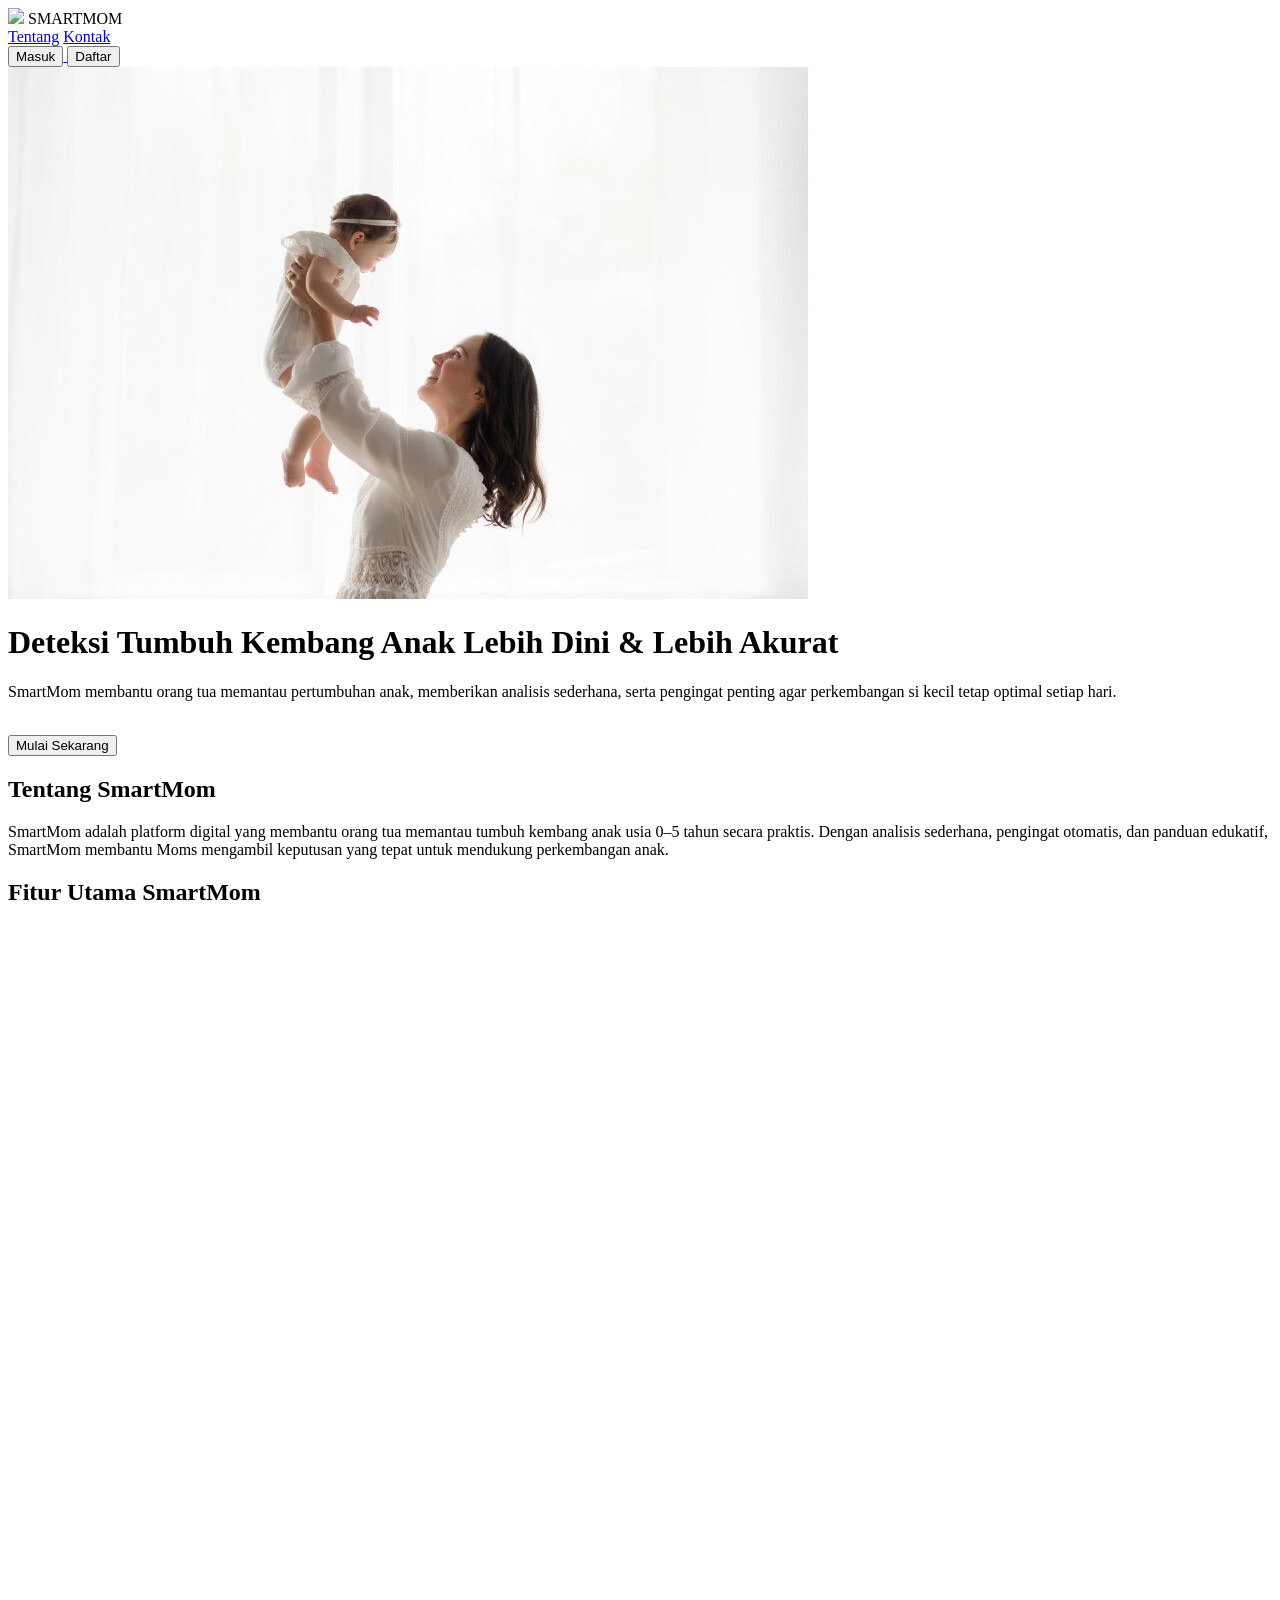
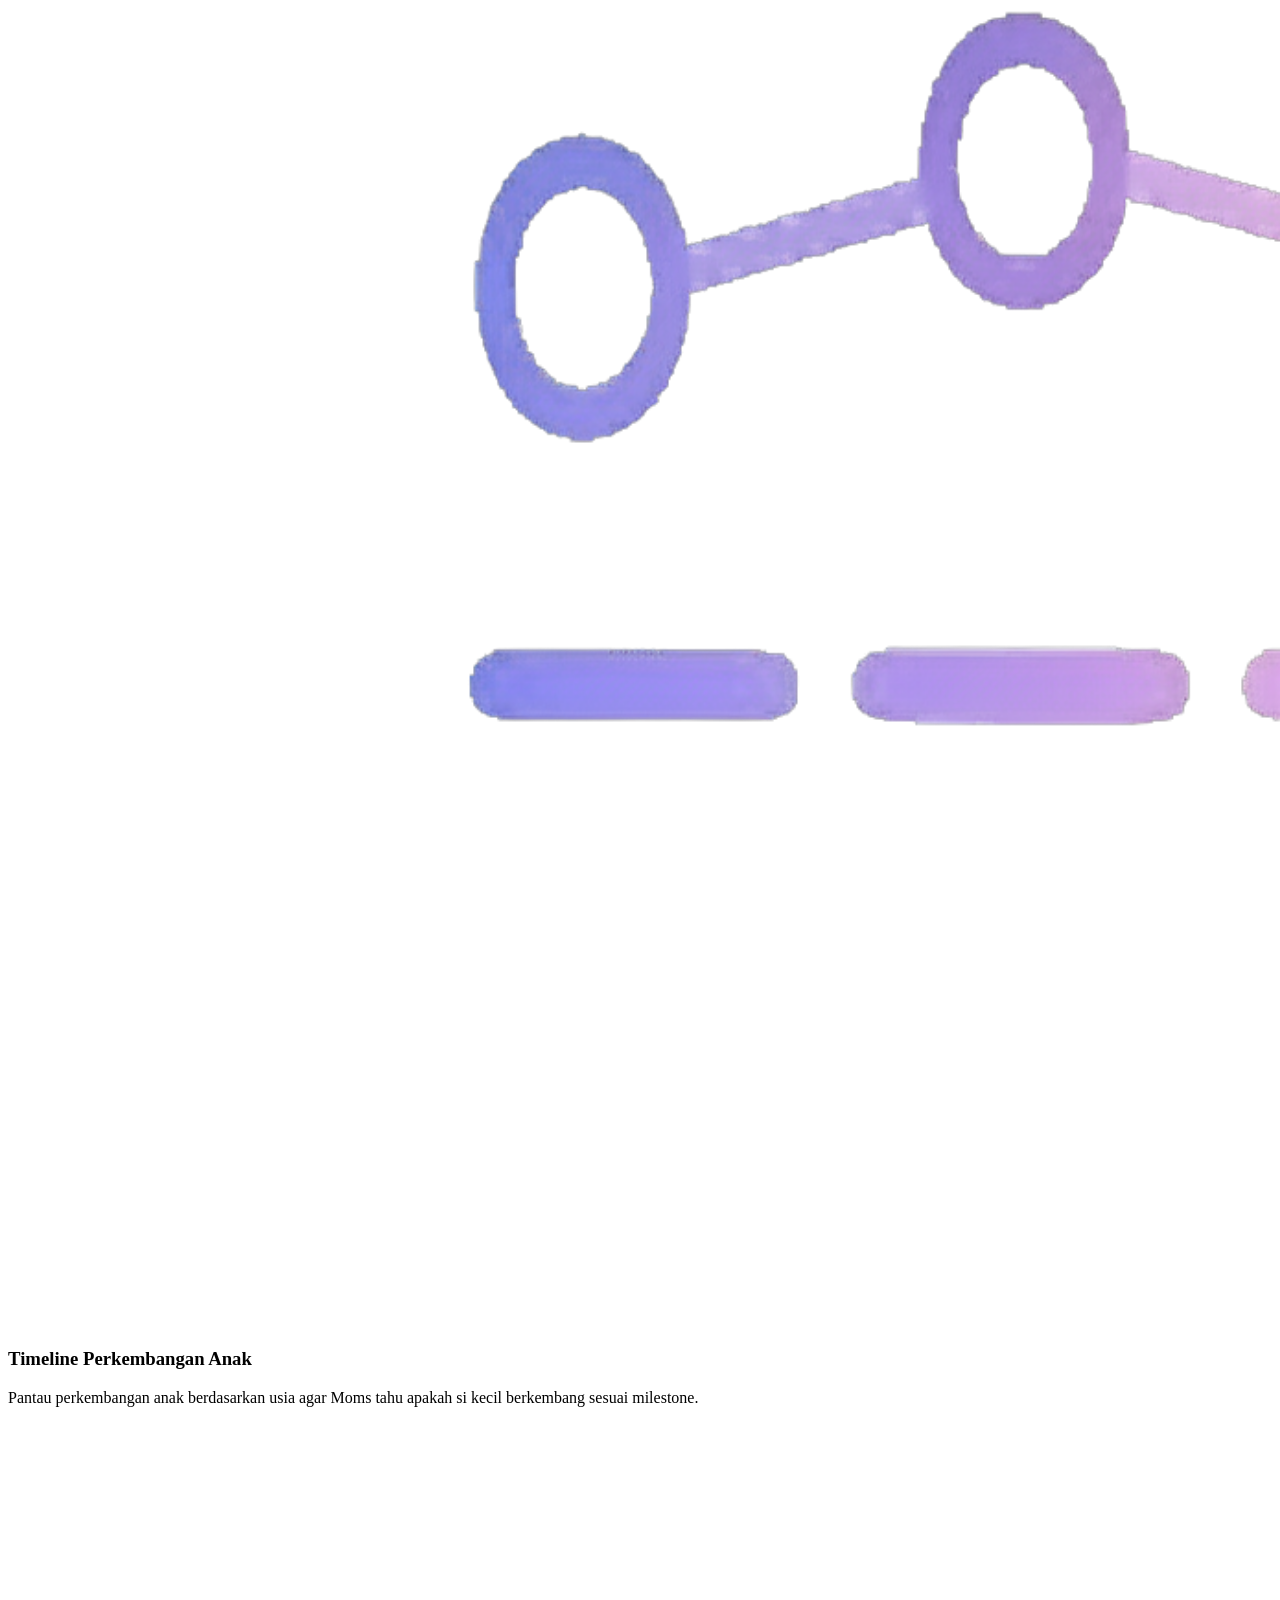
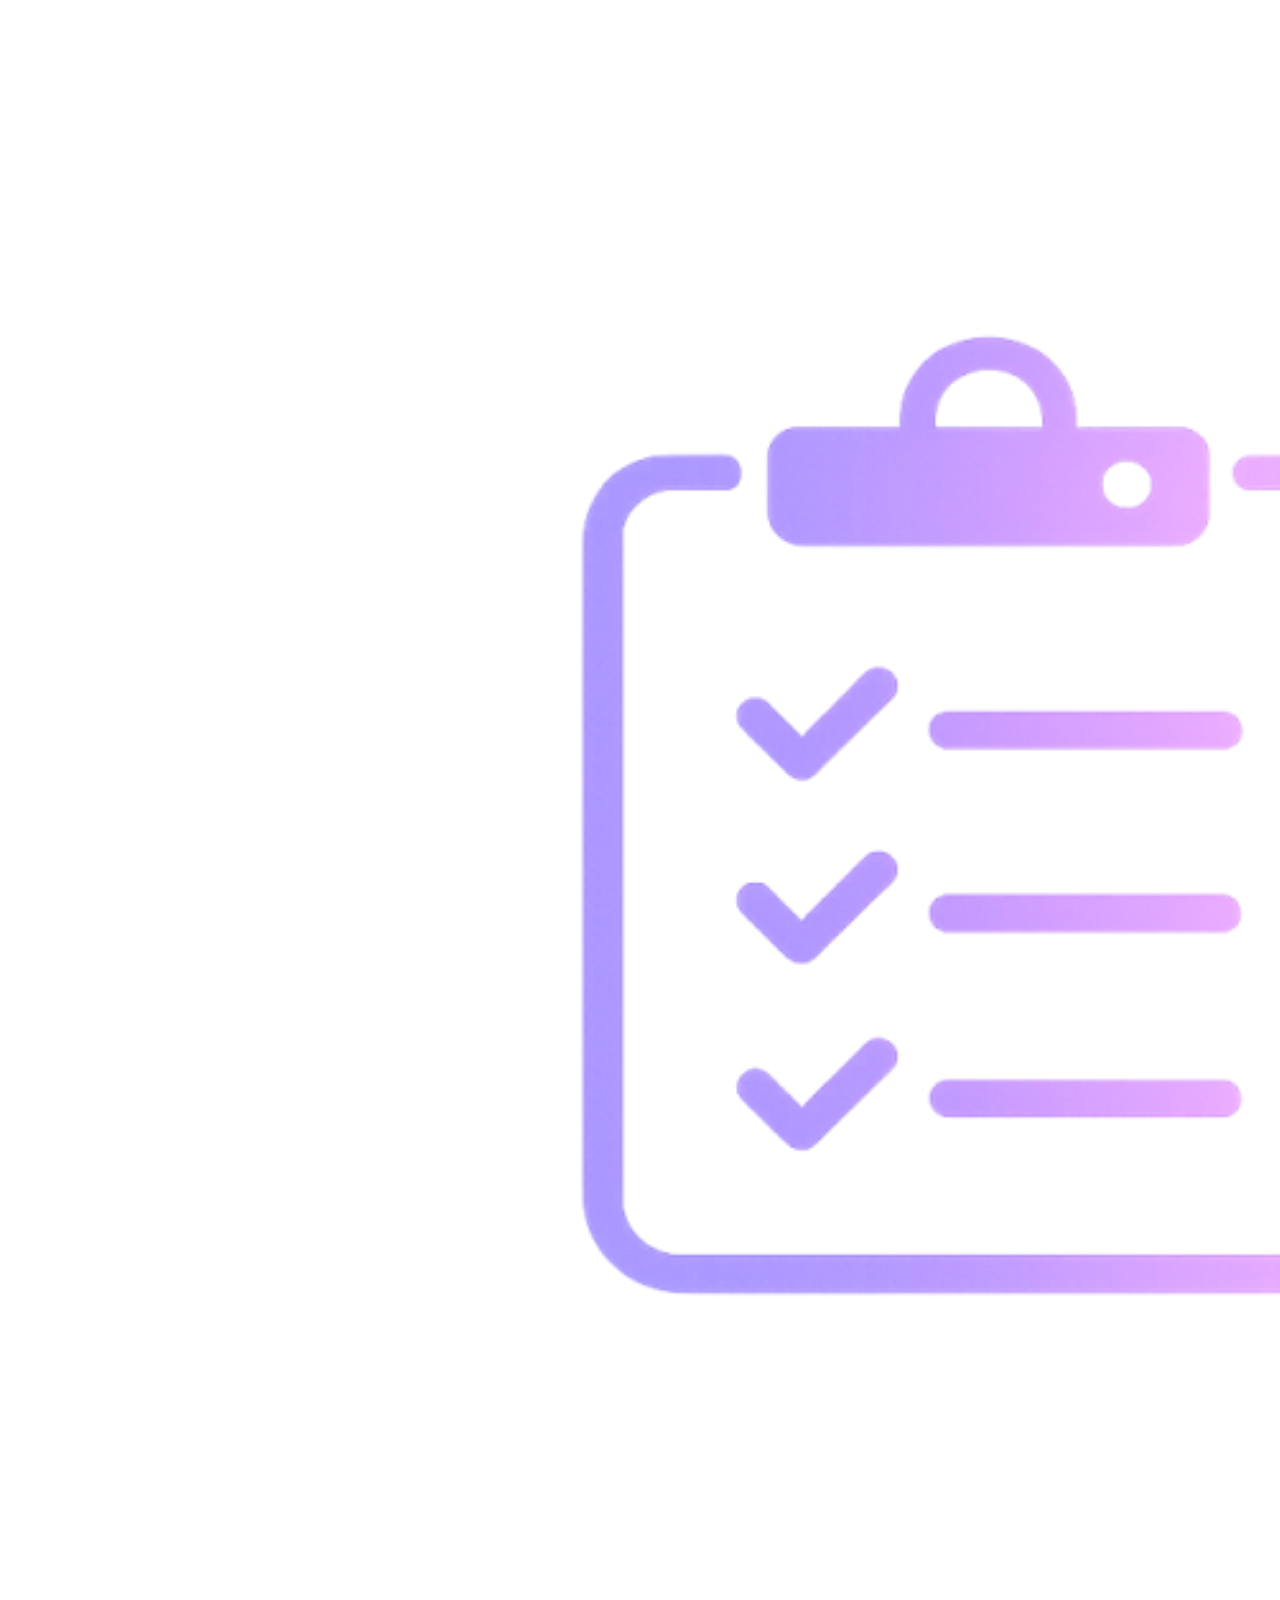
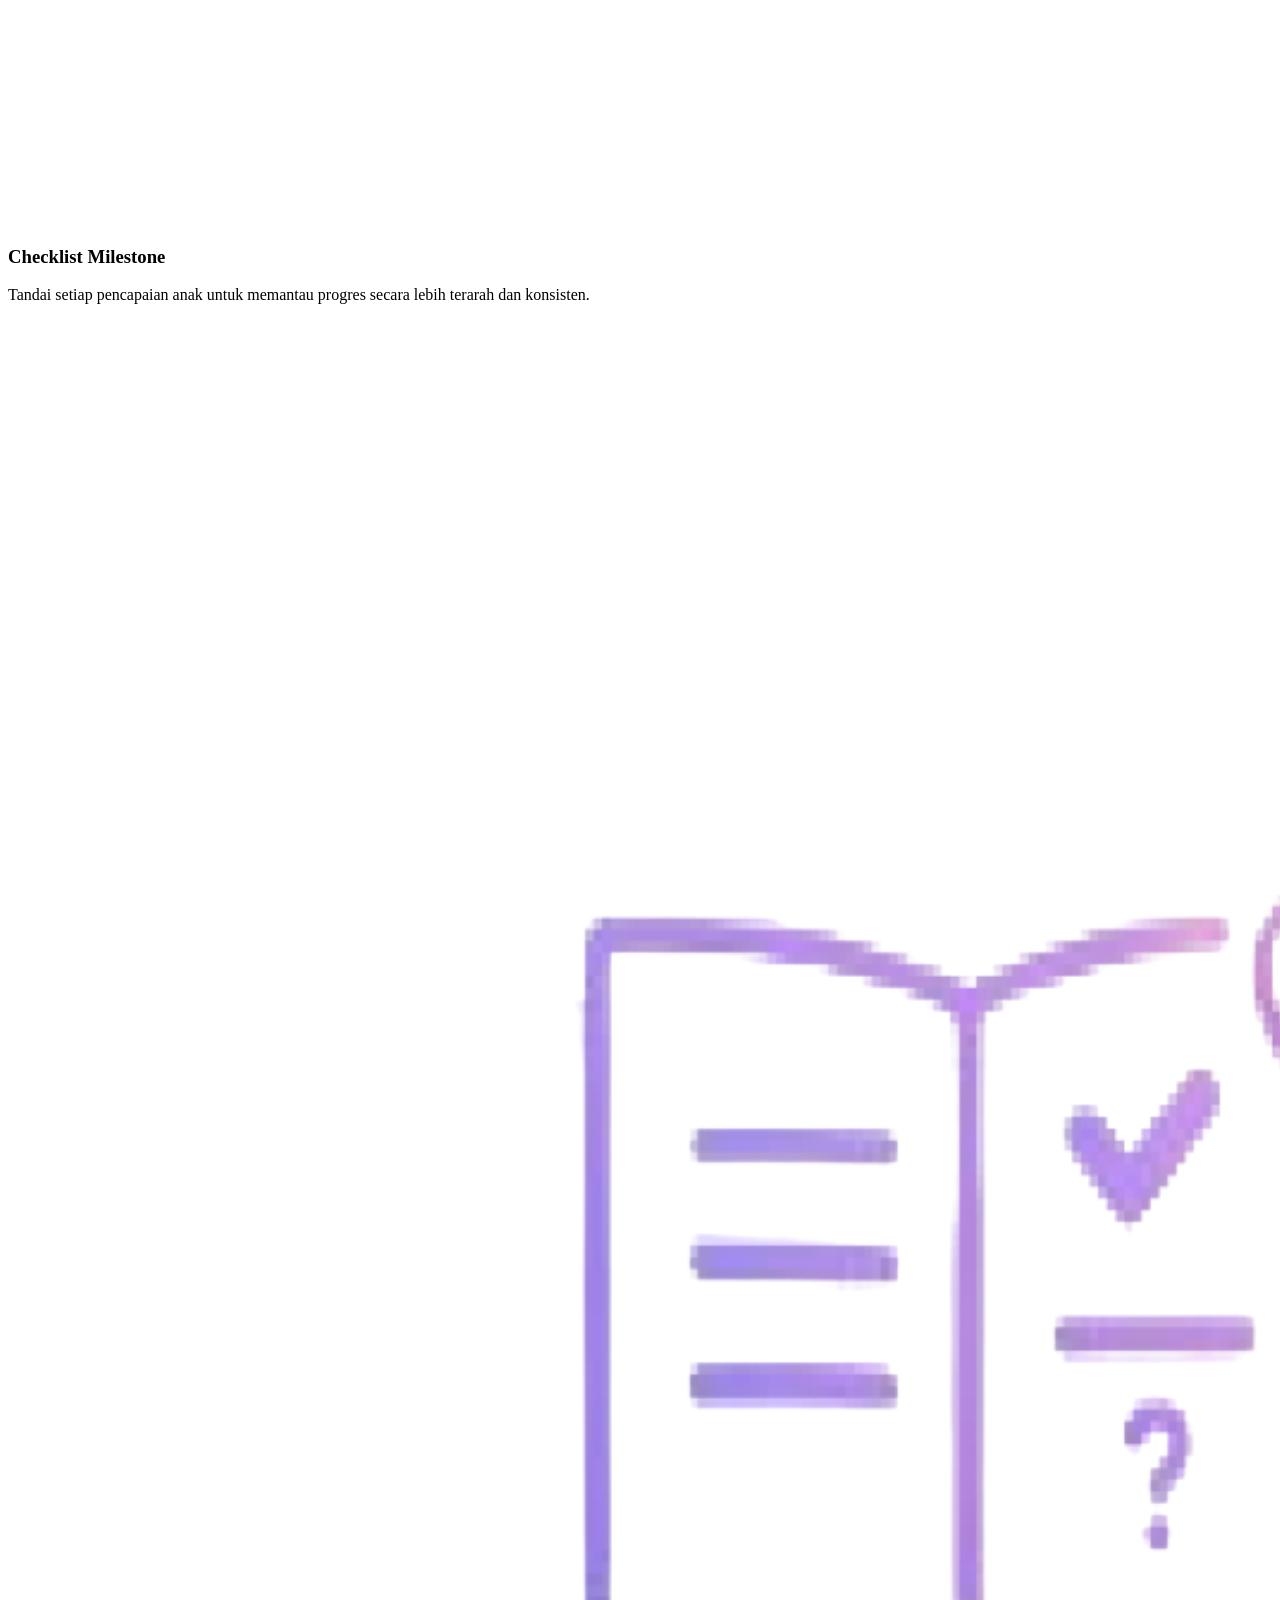
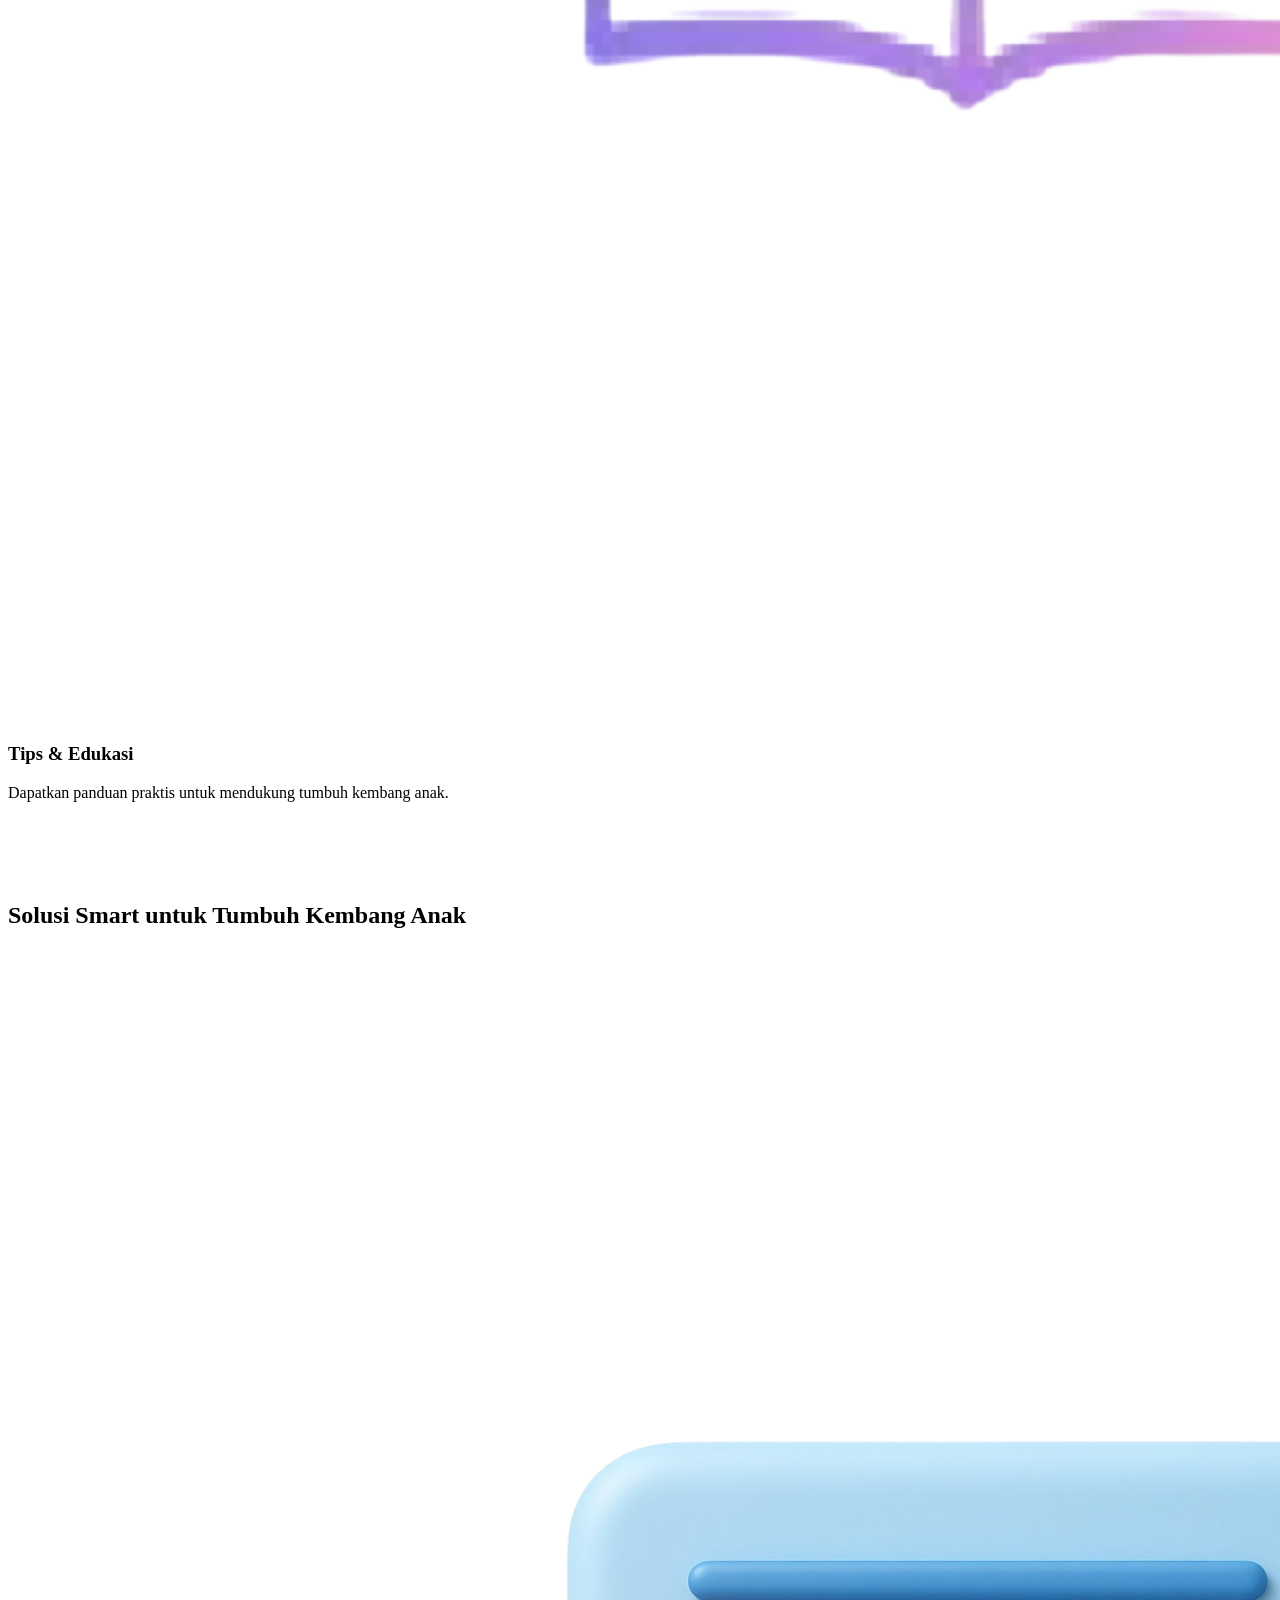
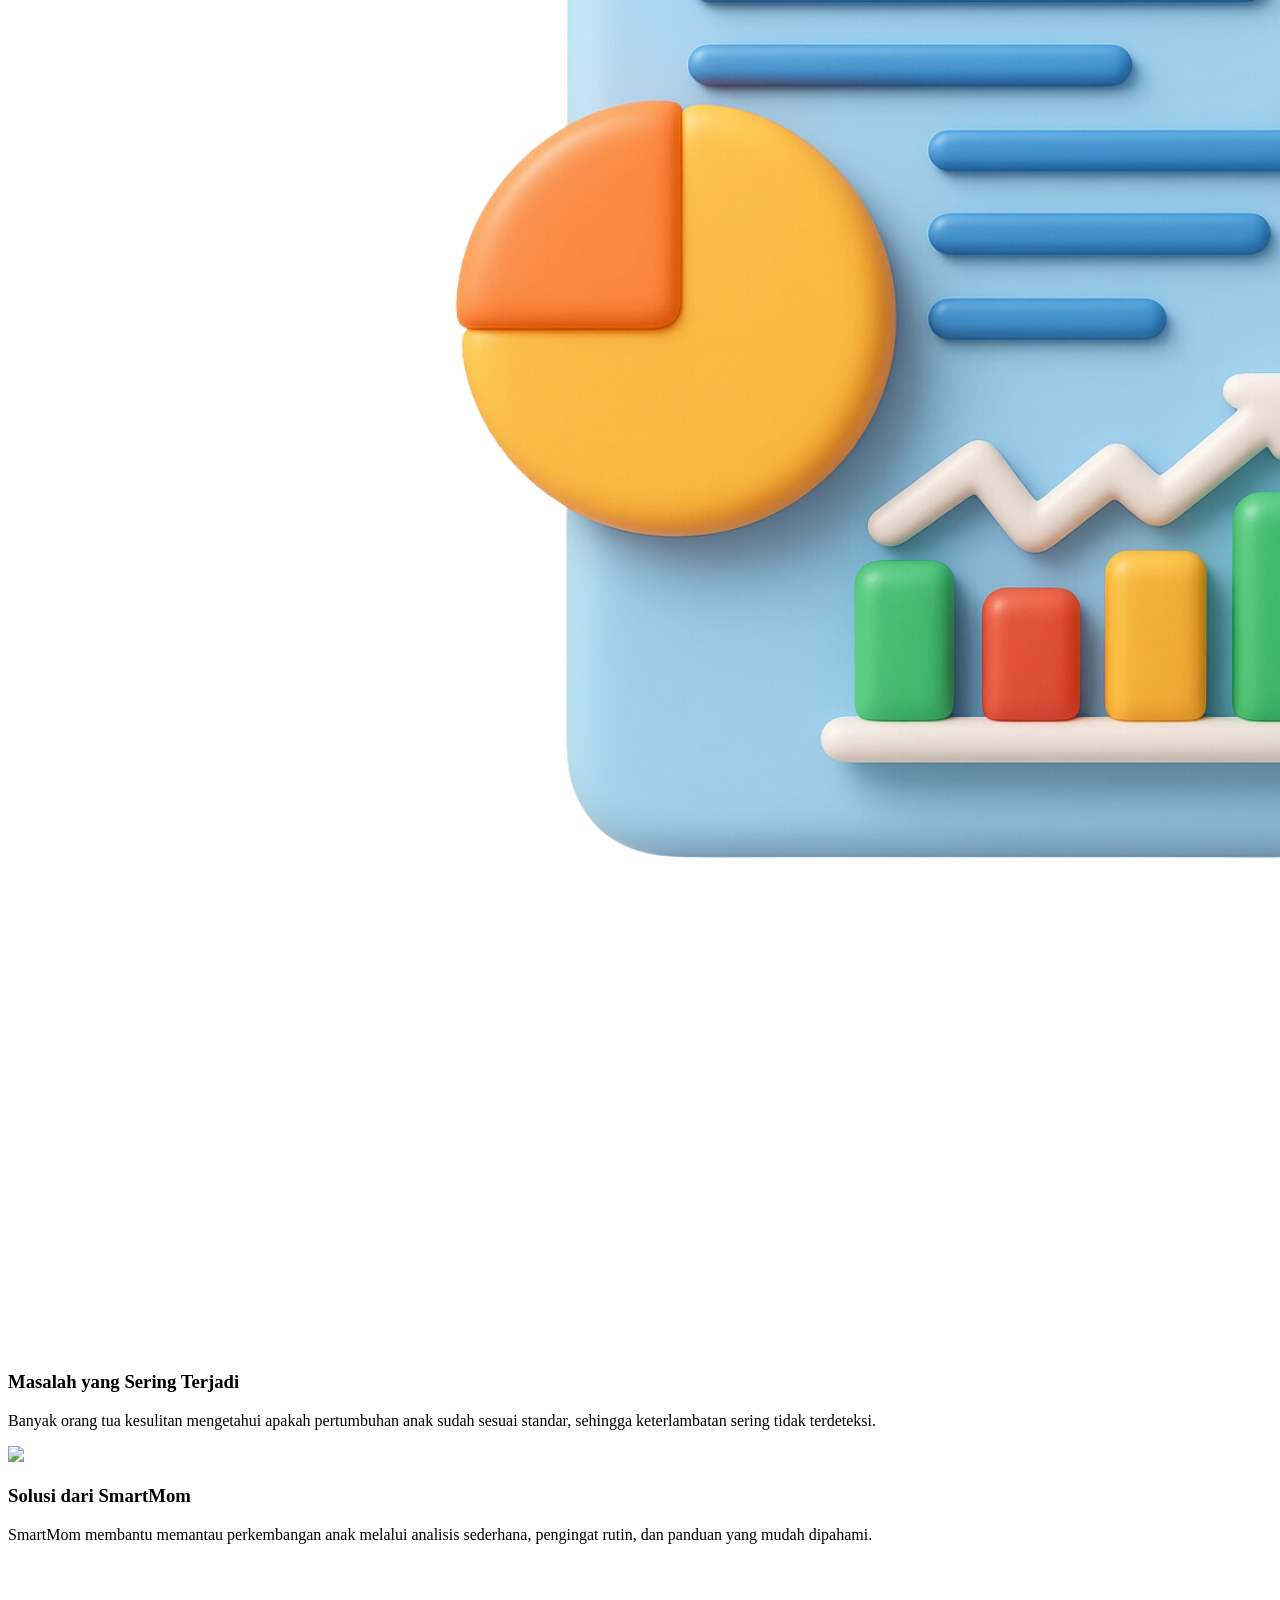
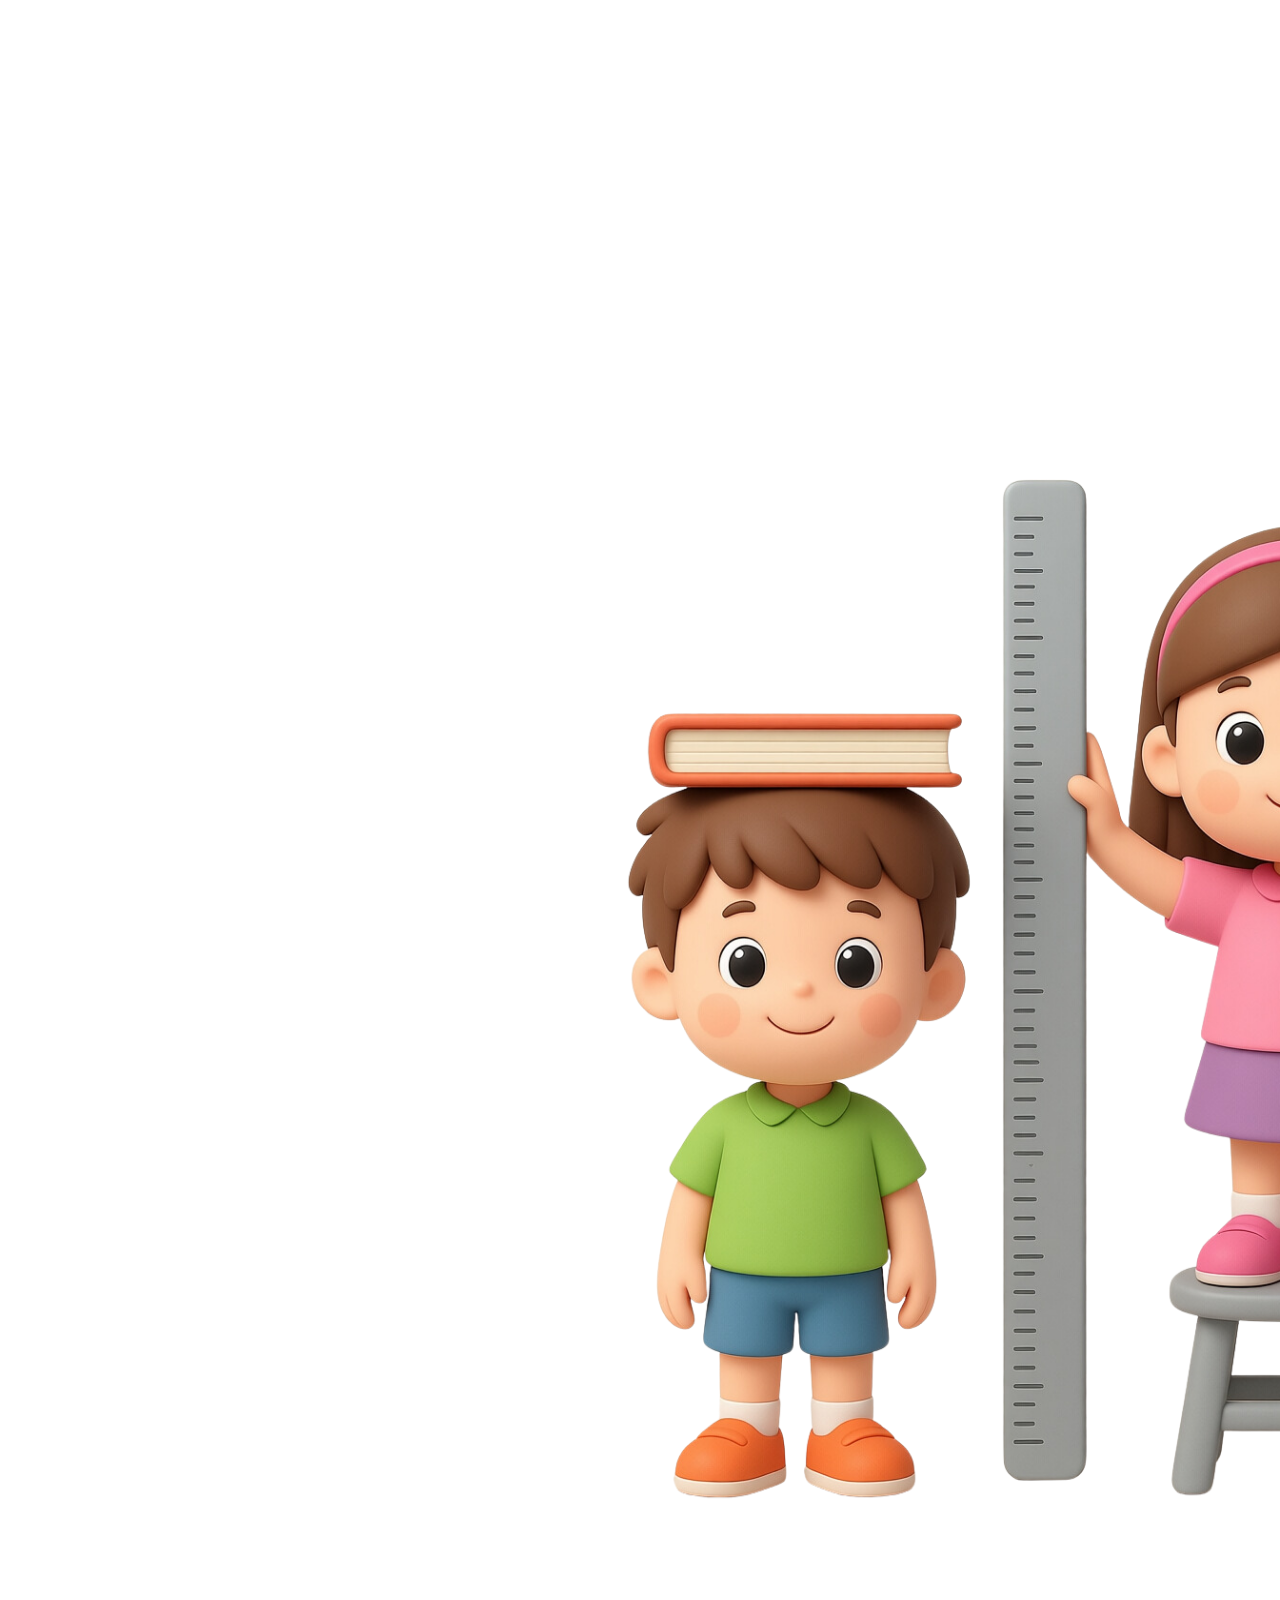
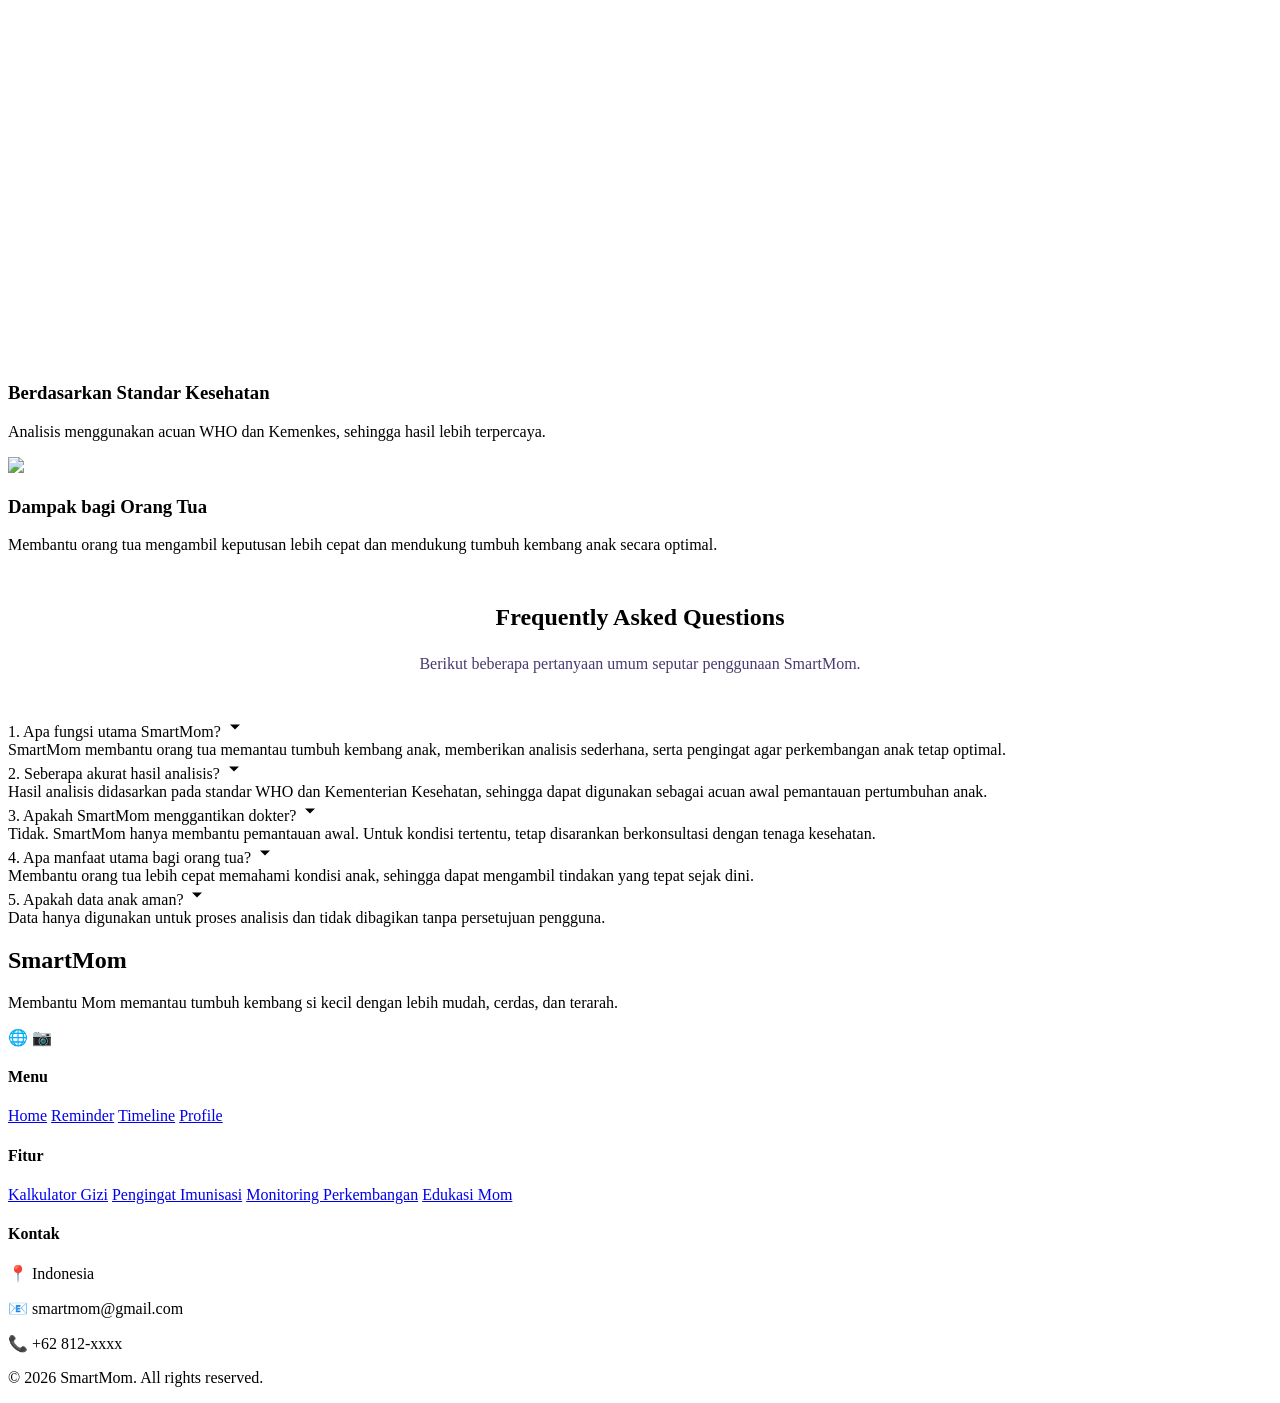
==== index.html @ 61d7464c "Update index.html" ====
<!DOCTYPE html>
<html lang="en">

<head>
    <meta charset="UTF-8">
    <meta name="viewport" content="width=device-width, initial-scale=1.0">
    <title>SmartMom</title>

    <link rel="stylesheet" href="style.css">

    <link href="https://fonts.googleapis.com/css2?family=Poppins:wght@300;400;500;600;700&display=swap"
        rel="stylesheet">
</head>

<body>

    <div class="app-container">

        <nav>
            <div class="logo">
                <img src="/assets/Logo_smartmom-removebg-preview.png">
                <span class="brand-name">SMARTMOM</span>
            </div>

            <div class="nav-right">
                <div class="nav-links">
                    <a href="/html/about-us.html">Tentang</a>
                    <a href="/html/contact-us.html">Kontak</a>
                </div>

                <div class="auth-buttons">
                    <a href="/html/sign in.html">
                        <button class="btn-login">Masuk</button>
                    </a>

                    <a href="/html/sign up.html">
                        <button class="btn-signup">Daftar</button>
                    </a>
                </div>
            </div>
        </nav>

        <!-- HERO -->
        <header class="hero">

            <div class="hero-image">
                <img src="/assets/ibu.jpg">
            </div>

            <div class="hero-overlay"></div>

            <div class="hero-content">
                <h1>
                    Deteksi Tumbuh Kembang Anak Lebih Dini & Lebih Akurat
                </h1>

                <p>
                    SmartMom membantu orang tua memantau pertumbuhan anak,
                    memberikan analisis sederhana, serta pengingat penting
                    agar perkembangan si kecil tetap optimal setiap hari.
                </p>

                <br>

                <a href="/smartmom/html/sign up.html">
                    <button class="btn-signup">Mulai Sekarang</button>
                </a>
            </div>

        </header>

        <div class="content-wrapper">
            <section id="about" class="about-section">
                <div class="about-container">

                    <h2 class="section-title">Tentang SmartMom</h2>

                    <p class="about-text">
                        SmartMom adalah platform digital yang membantu orang tua
                        memantau tumbuh kembang anak usia 0–5 tahun secara praktis.
                        Dengan analisis sederhana, pengingat otomatis, dan panduan edukatif,
                        SmartMom membantu Moms mengambil keputusan yang tepat
                        untuk mendukung perkembangan anak.
                    </p>

                </div>
            </section>
            <section id="langkah-awal">

                <h2 class="section-title">Fitur Utama SmartMom</h2>

                <div class="features-grid">

                    <div class="feature-card">
                        <div class="icon-box">
                            <img src="/assets/timeline.png">
                        </div>
                        <h3>Timeline Perkembangan Anak</h3>
                        <p>
                            Pantau perkembangan anak berdasarkan usia
                            agar Moms tahu apakah si kecil berkembang sesuai milestone.
                        </p>
                    </div>

                    <div class="feature-card">
                        <div class="icon-box">
                            <img src="/assets/ceklis.png">
                        </div>
                        <h3>Checklist Milestone</h3>
                        <p>
                            Tandai setiap pencapaian anak untuk memantau progres
                            secara lebih terarah dan konsisten.
                        </p>
                    </div>

                    <div class="feature-card">
                        <div class="icon-box">
                            <img src="/assets/artikel.png">
                        </div>
                        <h3>Tips & Edukasi</h3>
                        <p>
                            Dapatkan panduan praktis untuk mendukung tumbuh kembang anak.
                        </p>
                    </div>

                </div>

            </section>
            <section style="margin-top: 100px;">

                <h2 class="section-title" style="text-align:left;">
                    Solusi Smart untuk Tumbuh Kembang Anak
                </h2>

                <div class="why-grid">

                    <div class="why-card">
                        <div class="icon-square">
                            <img src="/assets/alasan1.png">
                        </div>
                        <h3>Masalah yang Sering Terjadi</h3>
                        <p>
                            Banyak orang tua kesulitan mengetahui apakah pertumbuhan anak
                            sudah sesuai standar, sehingga keterlambatan sering tidak terdeteksi.
                        </p>
                    </div>

                    <div class="why-card">
                        <div class="icon-square">
                            <img src="/smartmom/assets/alasan2.png">
                        </div>
                        <h3>Solusi dari SmartMom</h3>
                        <p>
                            SmartMom membantu memantau perkembangan anak melalui analisis sederhana,
                            pengingat rutin, dan panduan yang mudah dipahami.
                        </p>
                    </div>

                    <div class="why-card">
                        <div class="icon-square">
                            <img src="/assets/alasan3.png">
                        </div>
                        <h3>Berdasarkan Standar Kesehatan</h3>
                        <p>
                            Analisis menggunakan acuan WHO dan Kemenkes,
                            sehingga hasil lebih terpercaya.
                        </p>
                    </div>

                    <div class="why-card">
                        <div class="icon-square">
                            <img src="/smartmom/assets/alasan4.png">
                        </div>
                        <h3>Dampak bagi Orang Tua</h3>
                        <p>
                            Membantu orang tua mengambil keputusan lebih cepat
                            dan mendukung tumbuh kembang anak secara optimal.
                        </p>
                    </div>

                </div>

            </section>
            <section class="content-wrapper" style="margin-top: 50px;">

                <div class="faq-header" style="text-align: center; margin-bottom: 40px;">
                    <h2 class="section-title">Frequently Asked Questions</h2>
                    <p style="color: #4A3A6E; max-width: 600px; margin: 0 auto; line-height: 1.6;">
                        Berikut beberapa pertanyaan umum seputar penggunaan SmartMom.
                    </p>
                </div>

                <div class="faq-grid">

                    <div class="faq-item">
                        <div class="faq-question">
                            <span>1. Apa fungsi utama SmartMom?</span>
                            <svg width="20" height="20" viewBox="0 0 24 24">
                                <path d="M6 9l6 6 6-6" />
                            </svg>
                        </div>
                        <div class="faq-answer">
                            SmartMom membantu orang tua memantau tumbuh kembang anak,
                            memberikan analisis sederhana, serta pengingat agar perkembangan anak tetap optimal.
                        </div>
                    </div>

                    <div class="faq-item">
                        <div class="faq-question">
                            <span>2. Seberapa akurat hasil analisis?</span>
                            <svg width="20" height="20" viewBox="0 0 24 24">
                                <path d="M6 9l6 6 6-6" />
                            </svg>
                        </div>
                        <div class="faq-answer">
                            Hasil analisis didasarkan pada standar WHO dan Kementerian Kesehatan,
                            sehingga dapat digunakan sebagai acuan awal pemantauan pertumbuhan anak.
                        </div>
                    </div>

                    <div class="faq-item">
                        <div class="faq-question">
                            <span>3. Apakah SmartMom menggantikan dokter?</span>
                            <svg width="20" height="20" viewBox="0 0 24 24">
                                <path d="M6 9l6 6 6-6" />
                            </svg>
                        </div>
                        <div class="faq-answer">
                            Tidak. SmartMom hanya membantu pemantauan awal.
                            Untuk kondisi tertentu, tetap disarankan berkonsultasi dengan tenaga kesehatan.
                        </div>
                    </div>

                    <div class="faq-item">
                        <div class="faq-question">
                            <span>4. Apa manfaat utama bagi orang tua?</span>
                            <svg width="20" height="20" viewBox="0 0 24 24">
                                <path d="M6 9l6 6 6-6" />
                            </svg>
                        </div>
                        <div class="faq-answer">
                            Membantu orang tua lebih cepat memahami kondisi anak,
                            sehingga dapat mengambil tindakan yang tepat sejak dini.
                        </div>
                    </div>

                    <div class="faq-item faq-item-center">
                        <div class="faq-question">
                            <span>5. Apakah data anak aman?</span>
                            <svg width="20" height="20" viewBox="0 0 24 24">
                                <path d="M6 9l6 6 6-6" />
                            </svg>
                        </div>
                        <div class="faq-answer">
                            Data hanya digunakan untuk proses analisis dan tidak dibagikan
                            tanpa persetujuan pengguna.
                        </div>
                    </div>

                </div>

            </section>

        </div>

    </div>

    <footer class="footer">

        <div class="footer-container">
            <div class="footer-col">
                <h2 class="footer-logo">SmartMom</h2>
                <p>
                    Membantu Mom memantau tumbuh kembang si kecil
                    dengan lebih mudah, cerdas, dan terarah.
                </p>

                <div class="footer-social">
                    <span>🌐</span>
                    <span>📷</span>
                    <span></span>
                </div>
            </div>
            <div class="footer-col">
                <h4>Menu</h4>
                <a href="#">Home</a>
                <a href="#">Reminder</a>
                <a href="#">Timeline</a>
                <a href="#">Profile</a>
            </div>
            <div class="footer-col">
                <h4>Fitur</h4>
                <a href="#">Kalkulator Gizi</a>
                <a href="#">Pengingat Imunisasi</a>
                <a href="#">Monitoring Perkembangan</a>
                <a href="#">Edukasi Mom</a>
            </div>

            <div class="footer-col">
                <h4>Kontak</h4>
                <p>📍 Indonesia</p>
                <p>📧 smartmom@gmail.com</p>
                <p>📞 +62 812-xxxx</p>
            </div>

        </div>

        <div class="footer-bottom">
            <p>© 2026 SmartMom. All rights reserved.</p>
        </div>

    </footer>
    <script src="script.js"></script>

</body>

</html>
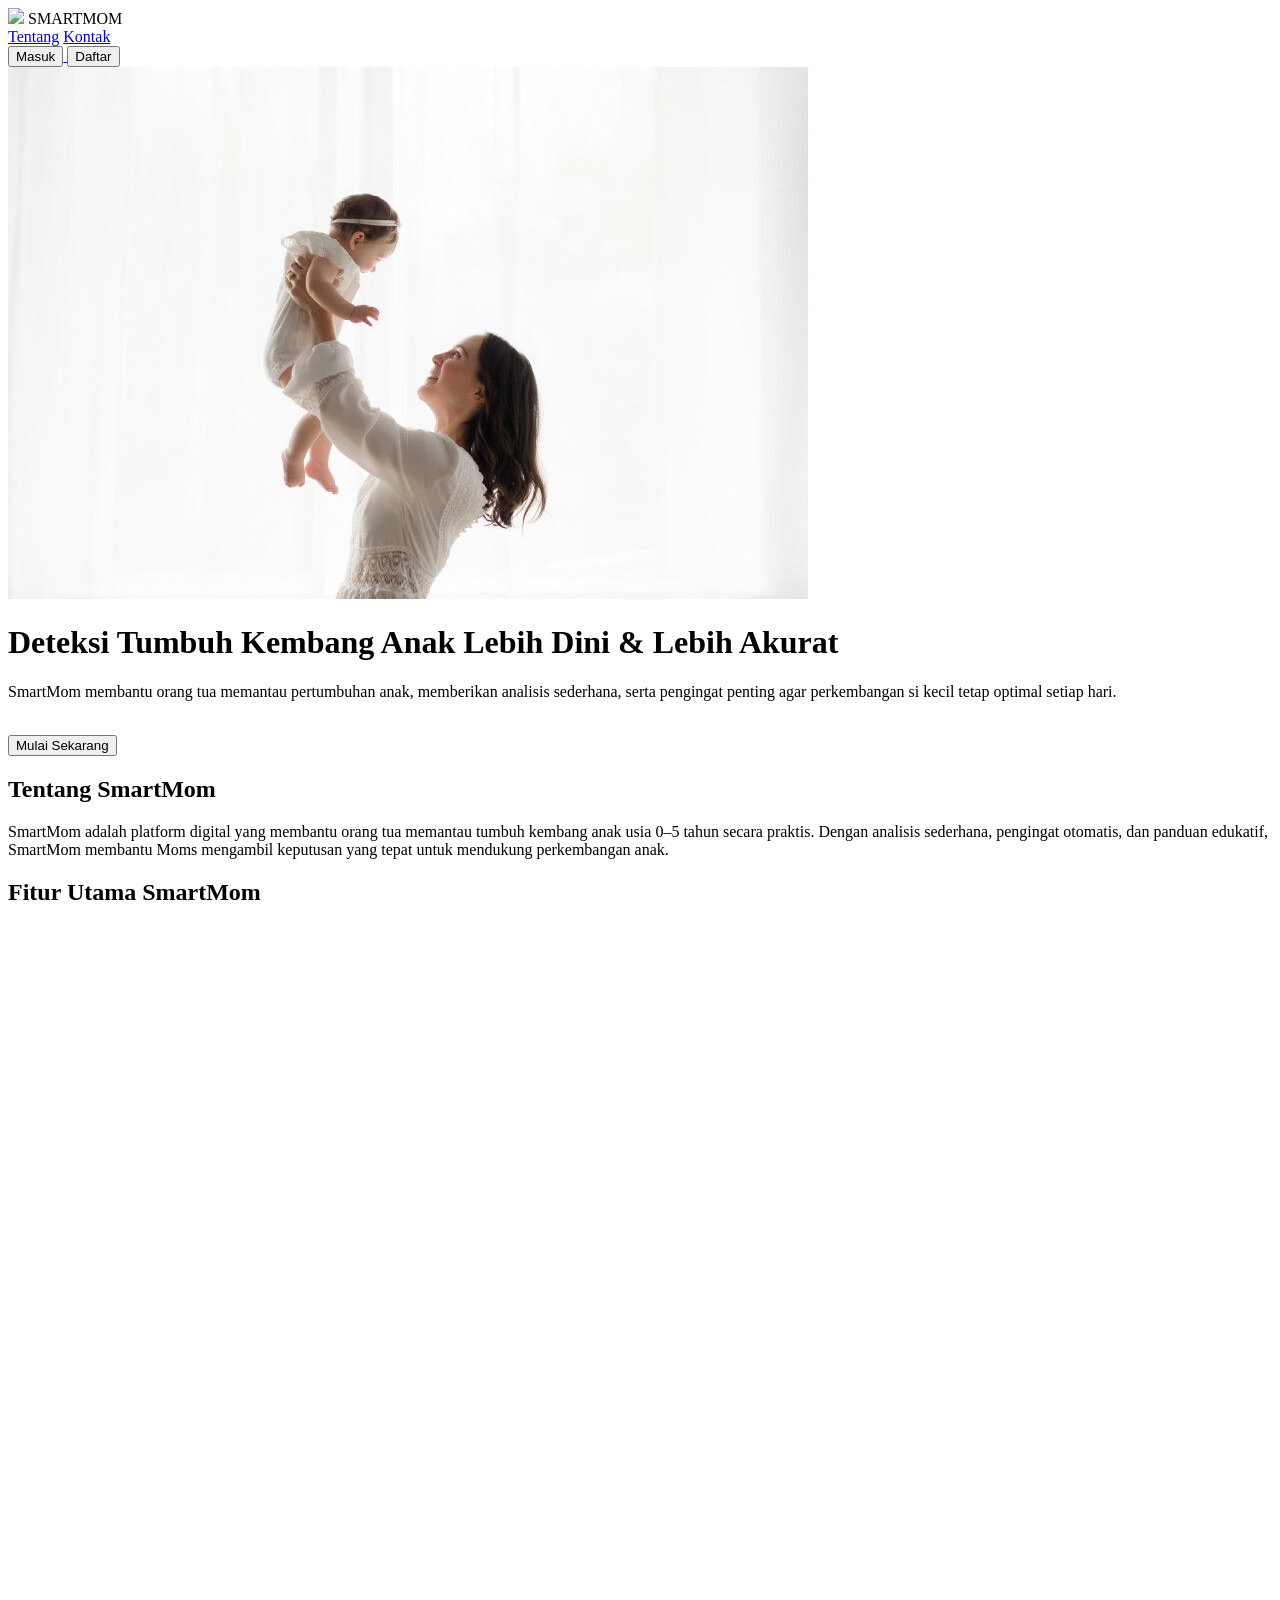
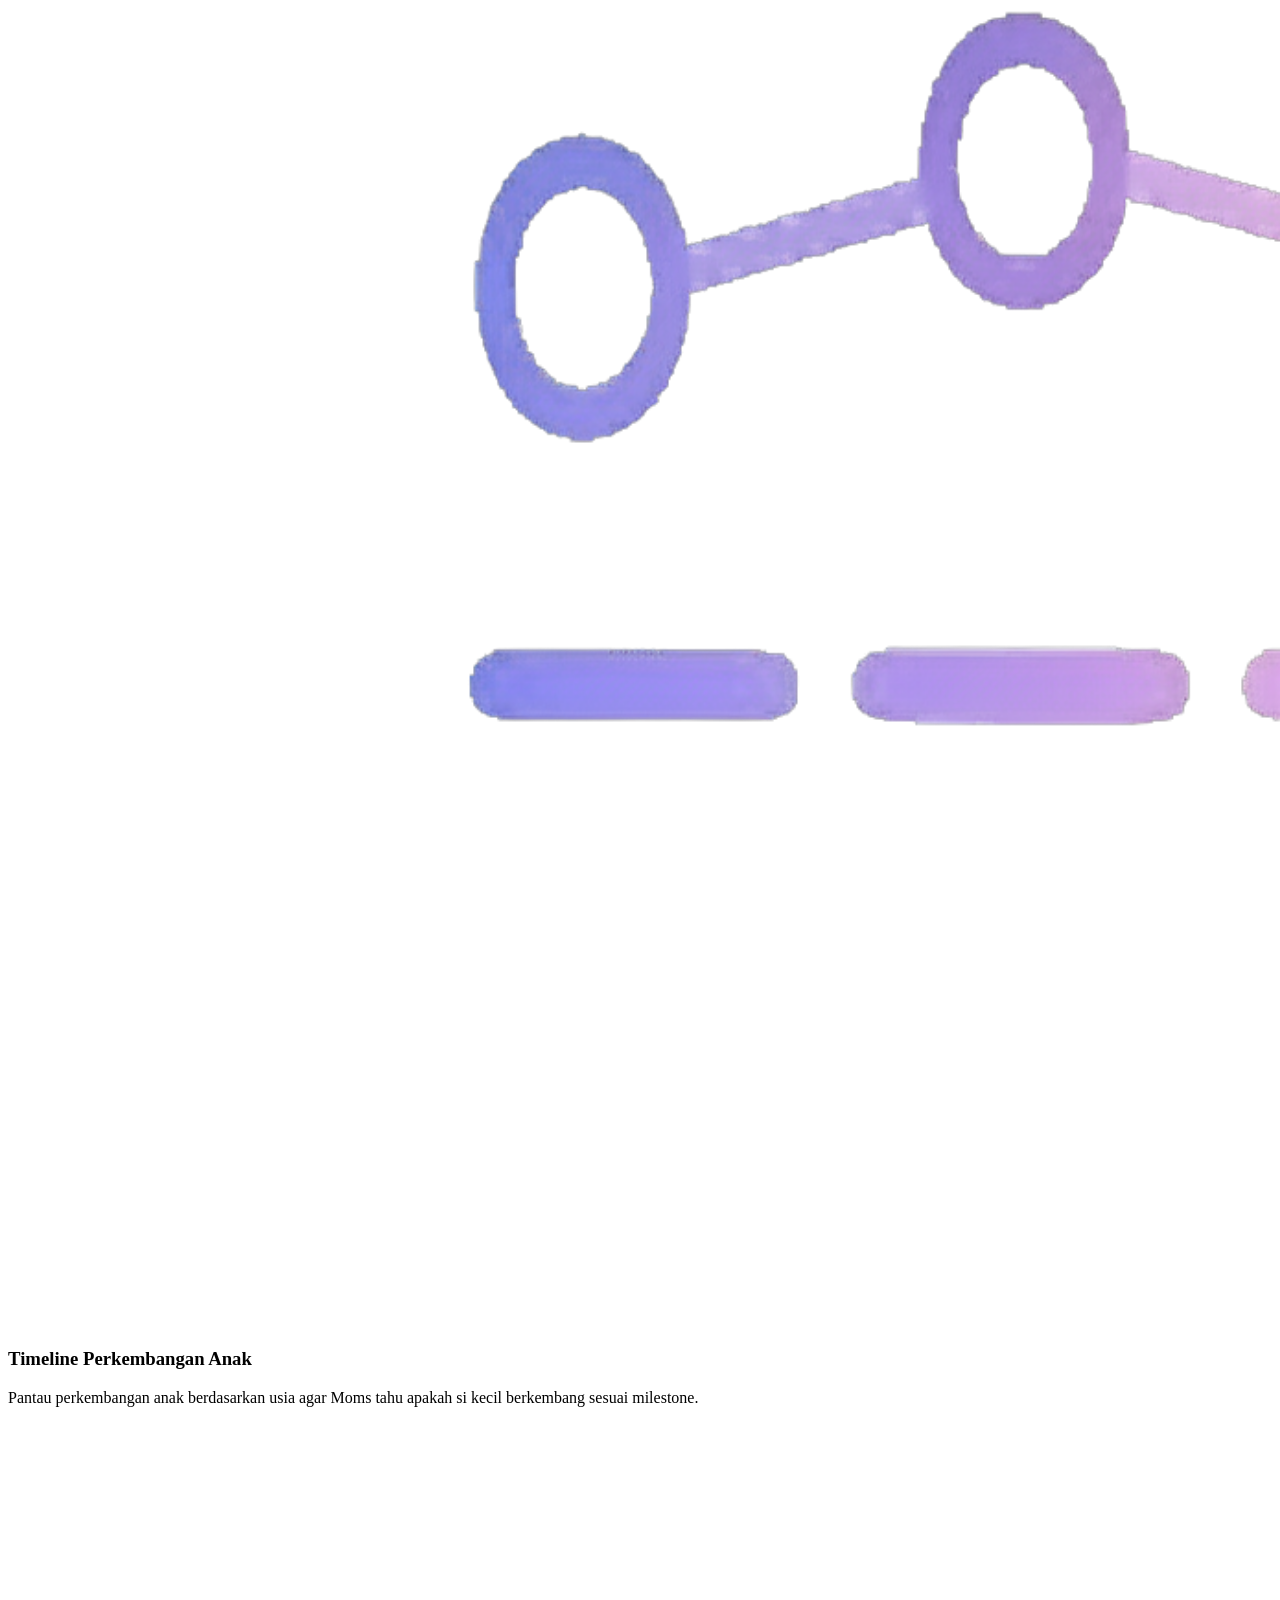
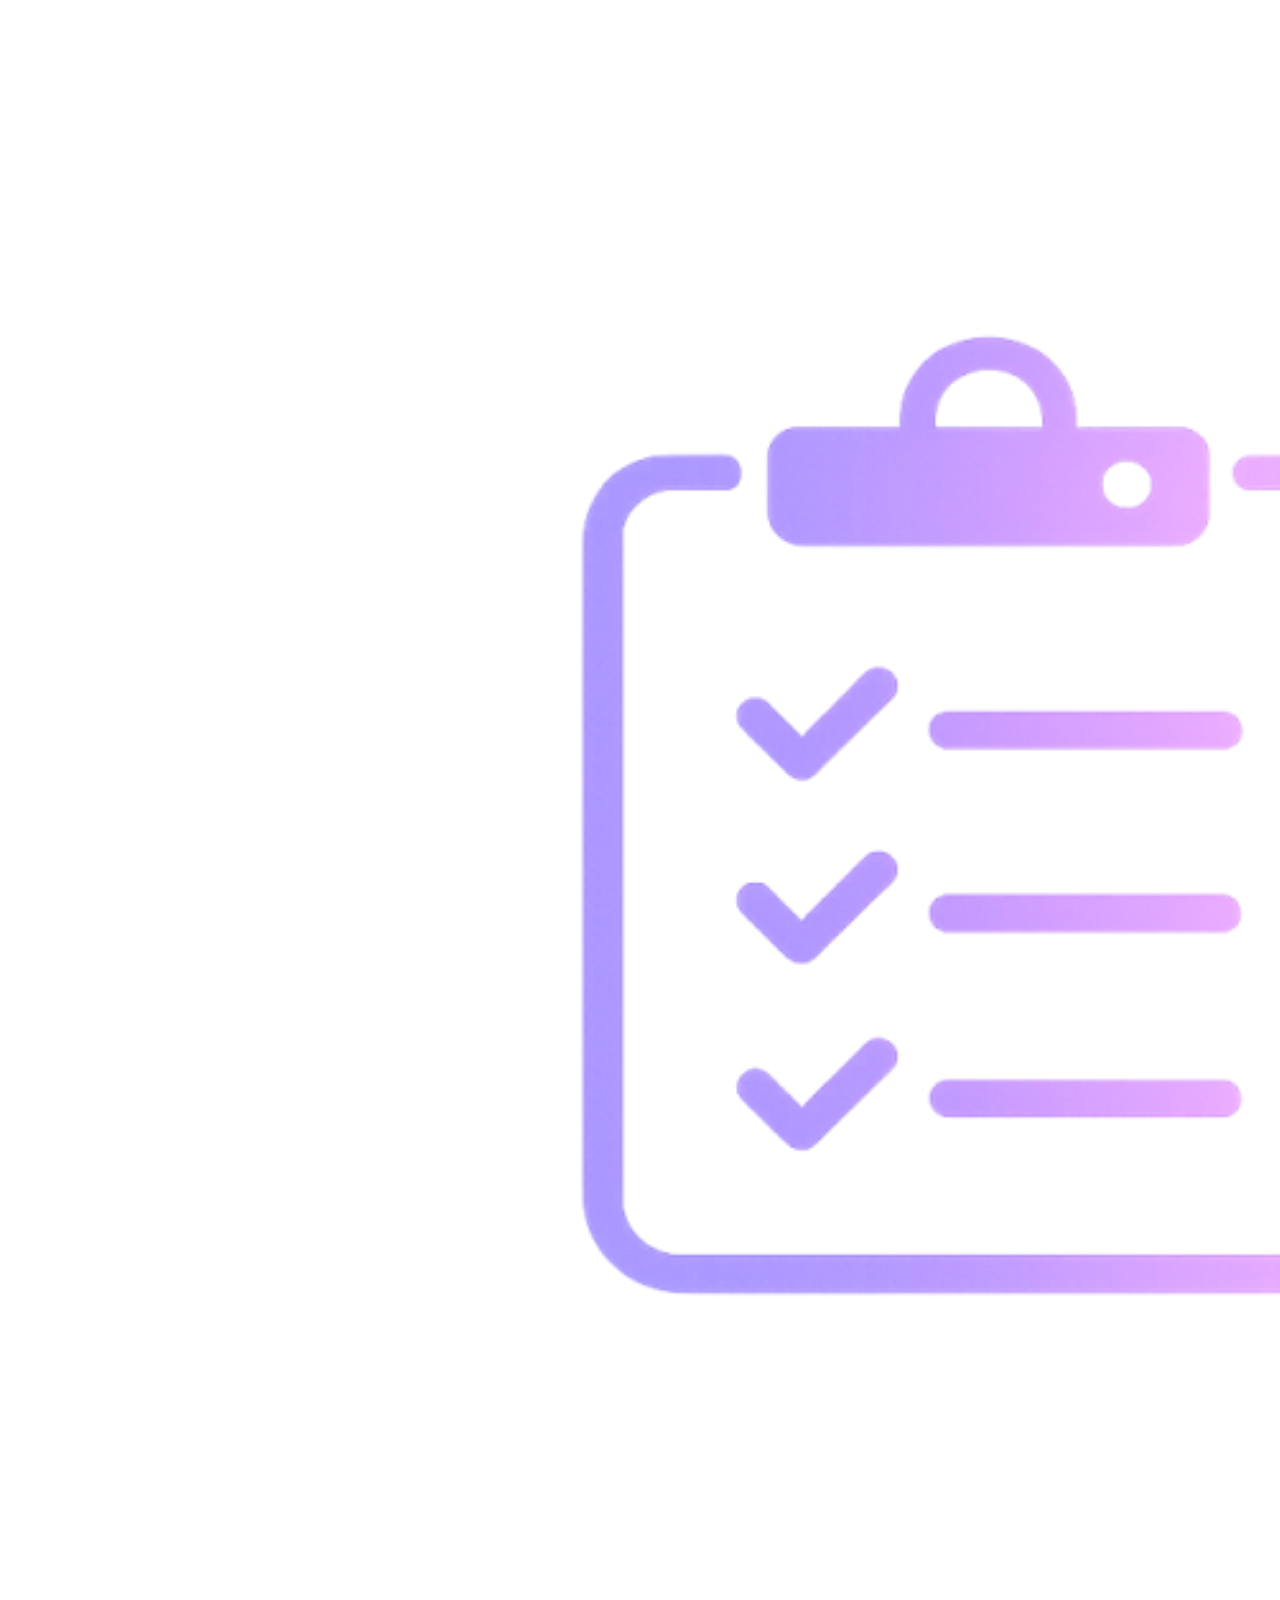
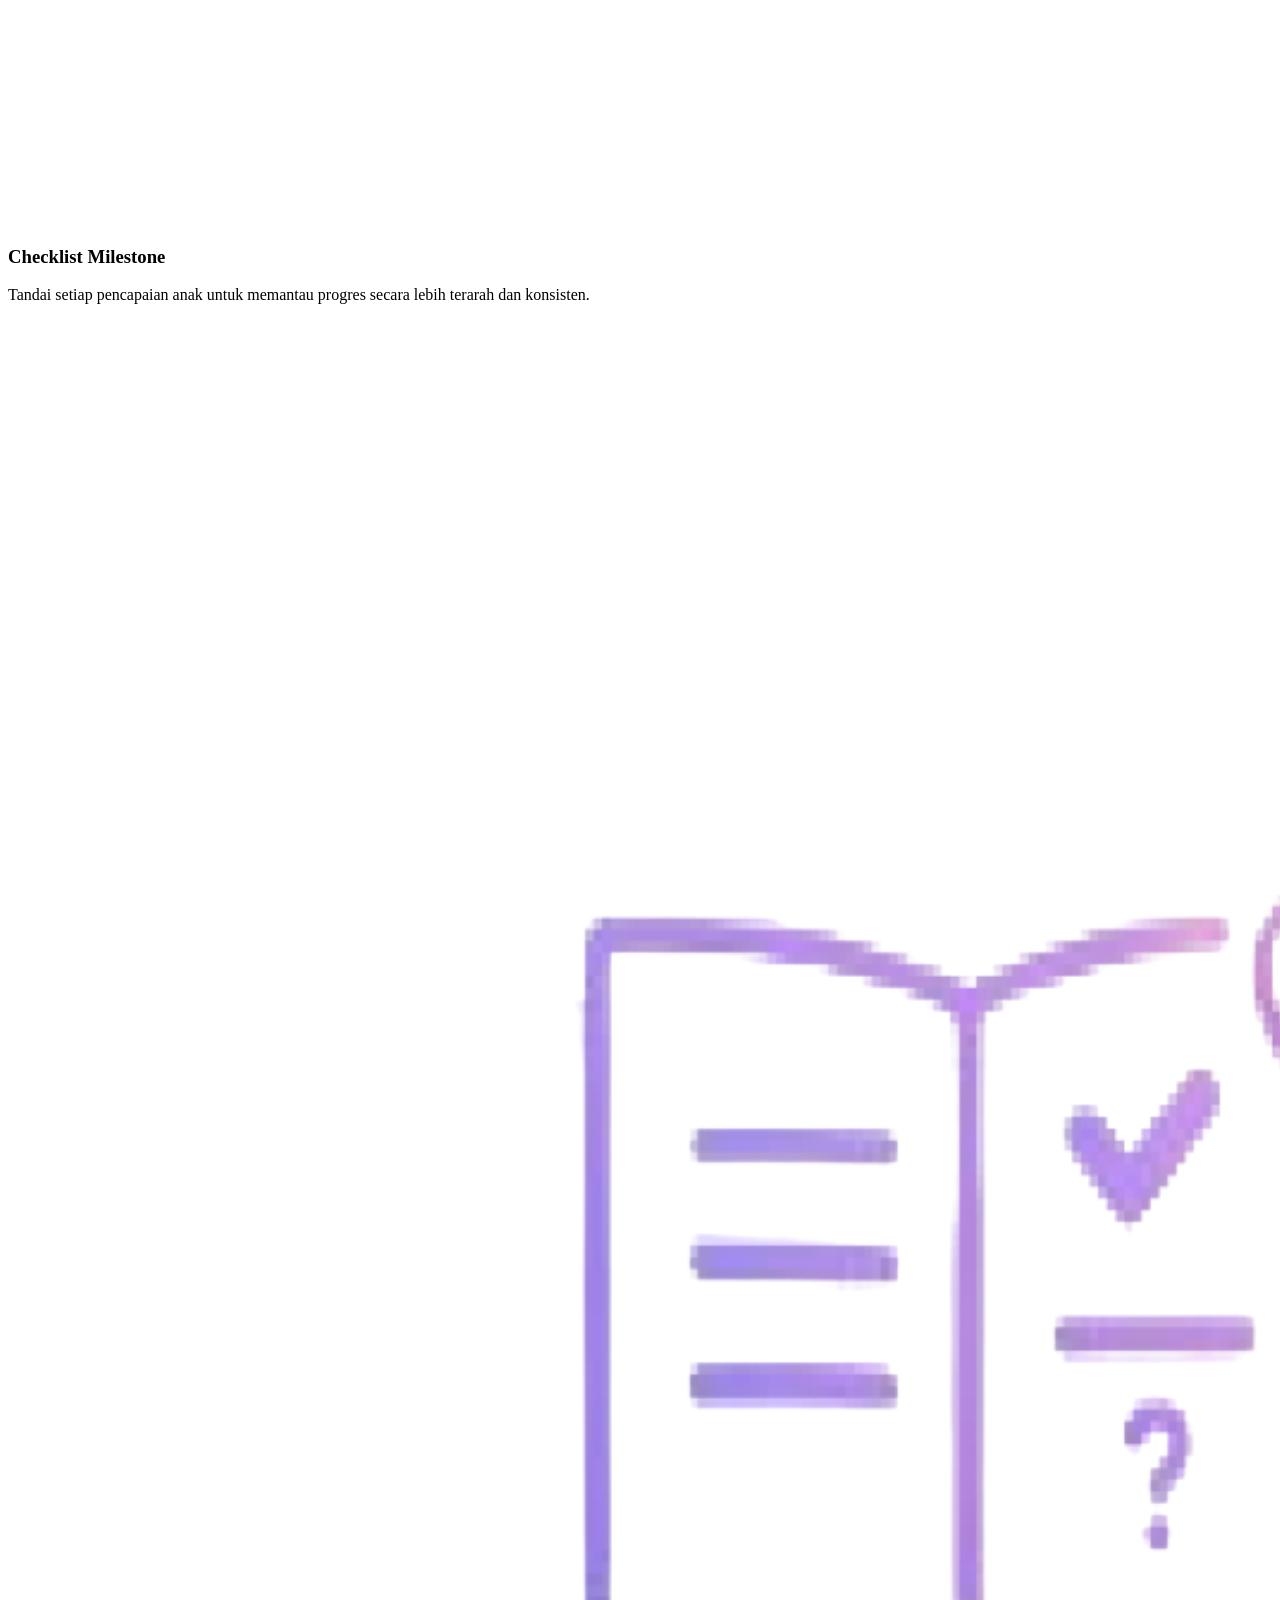
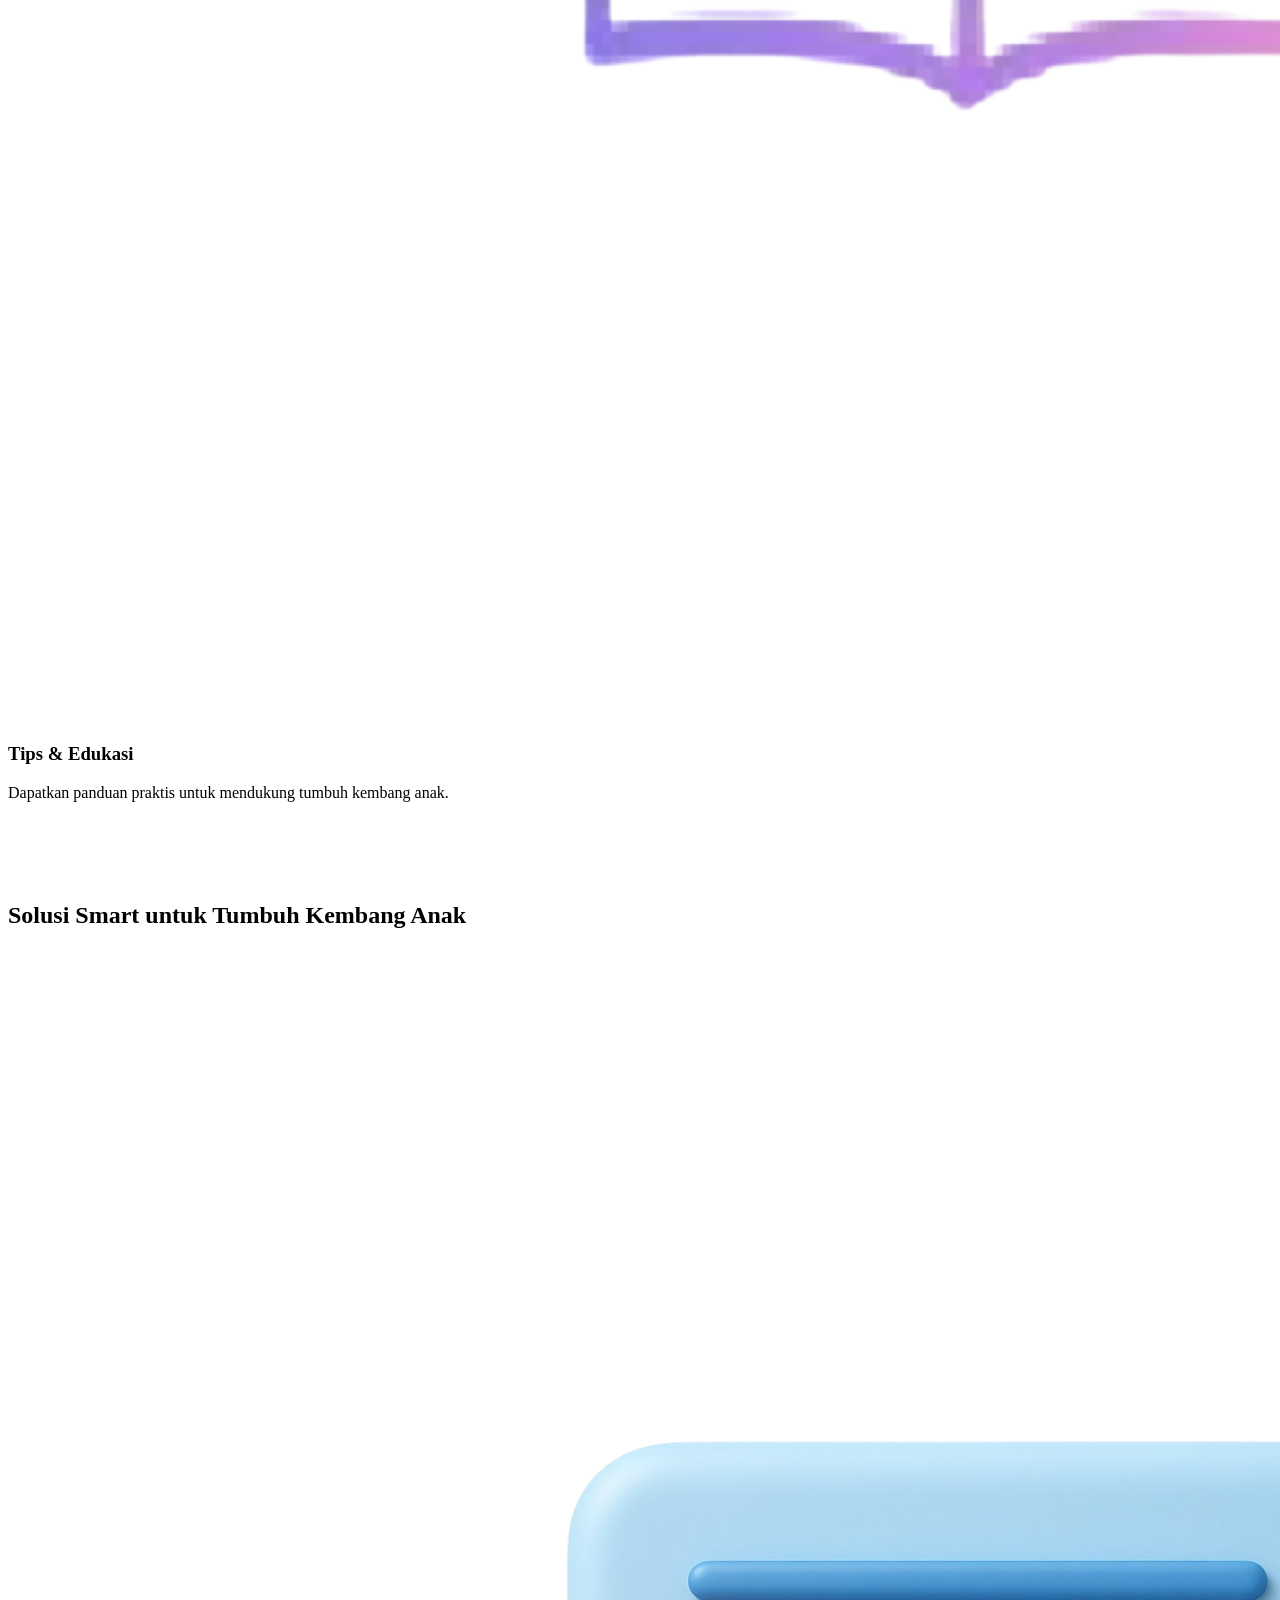
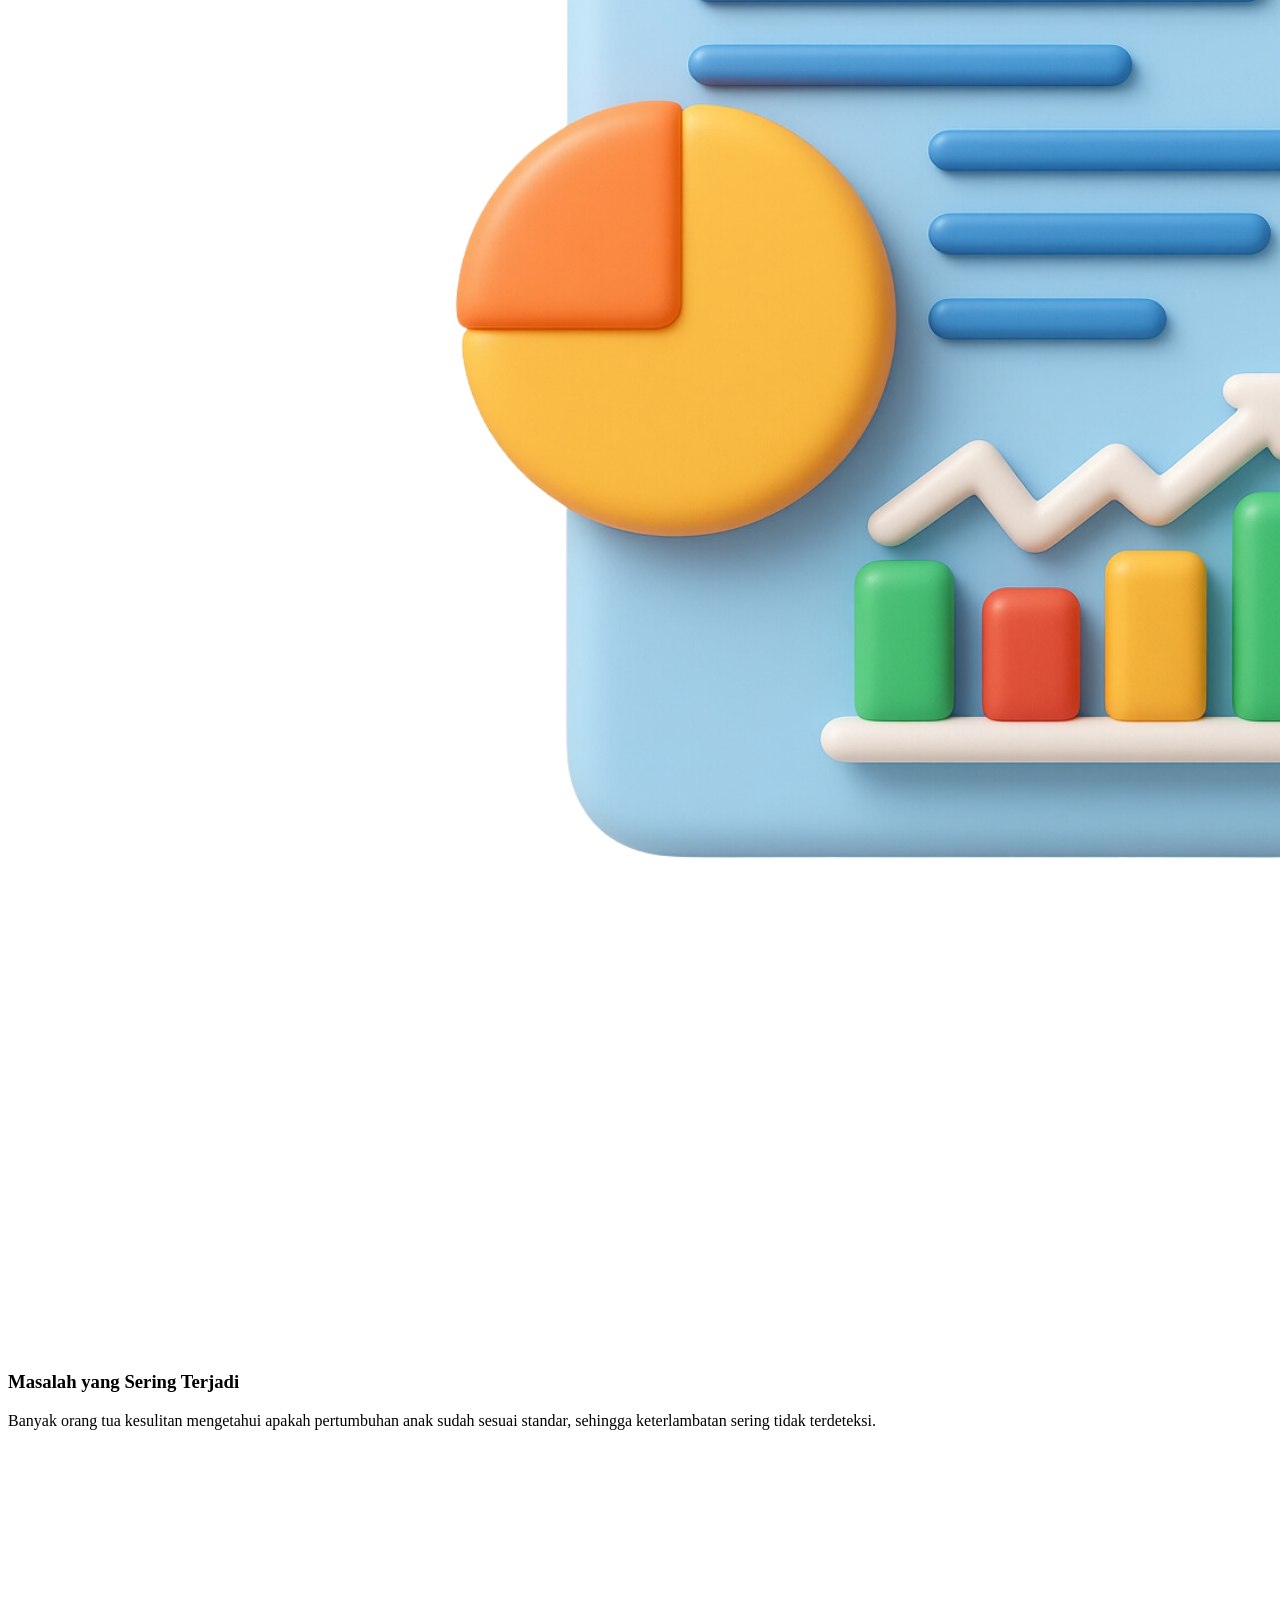
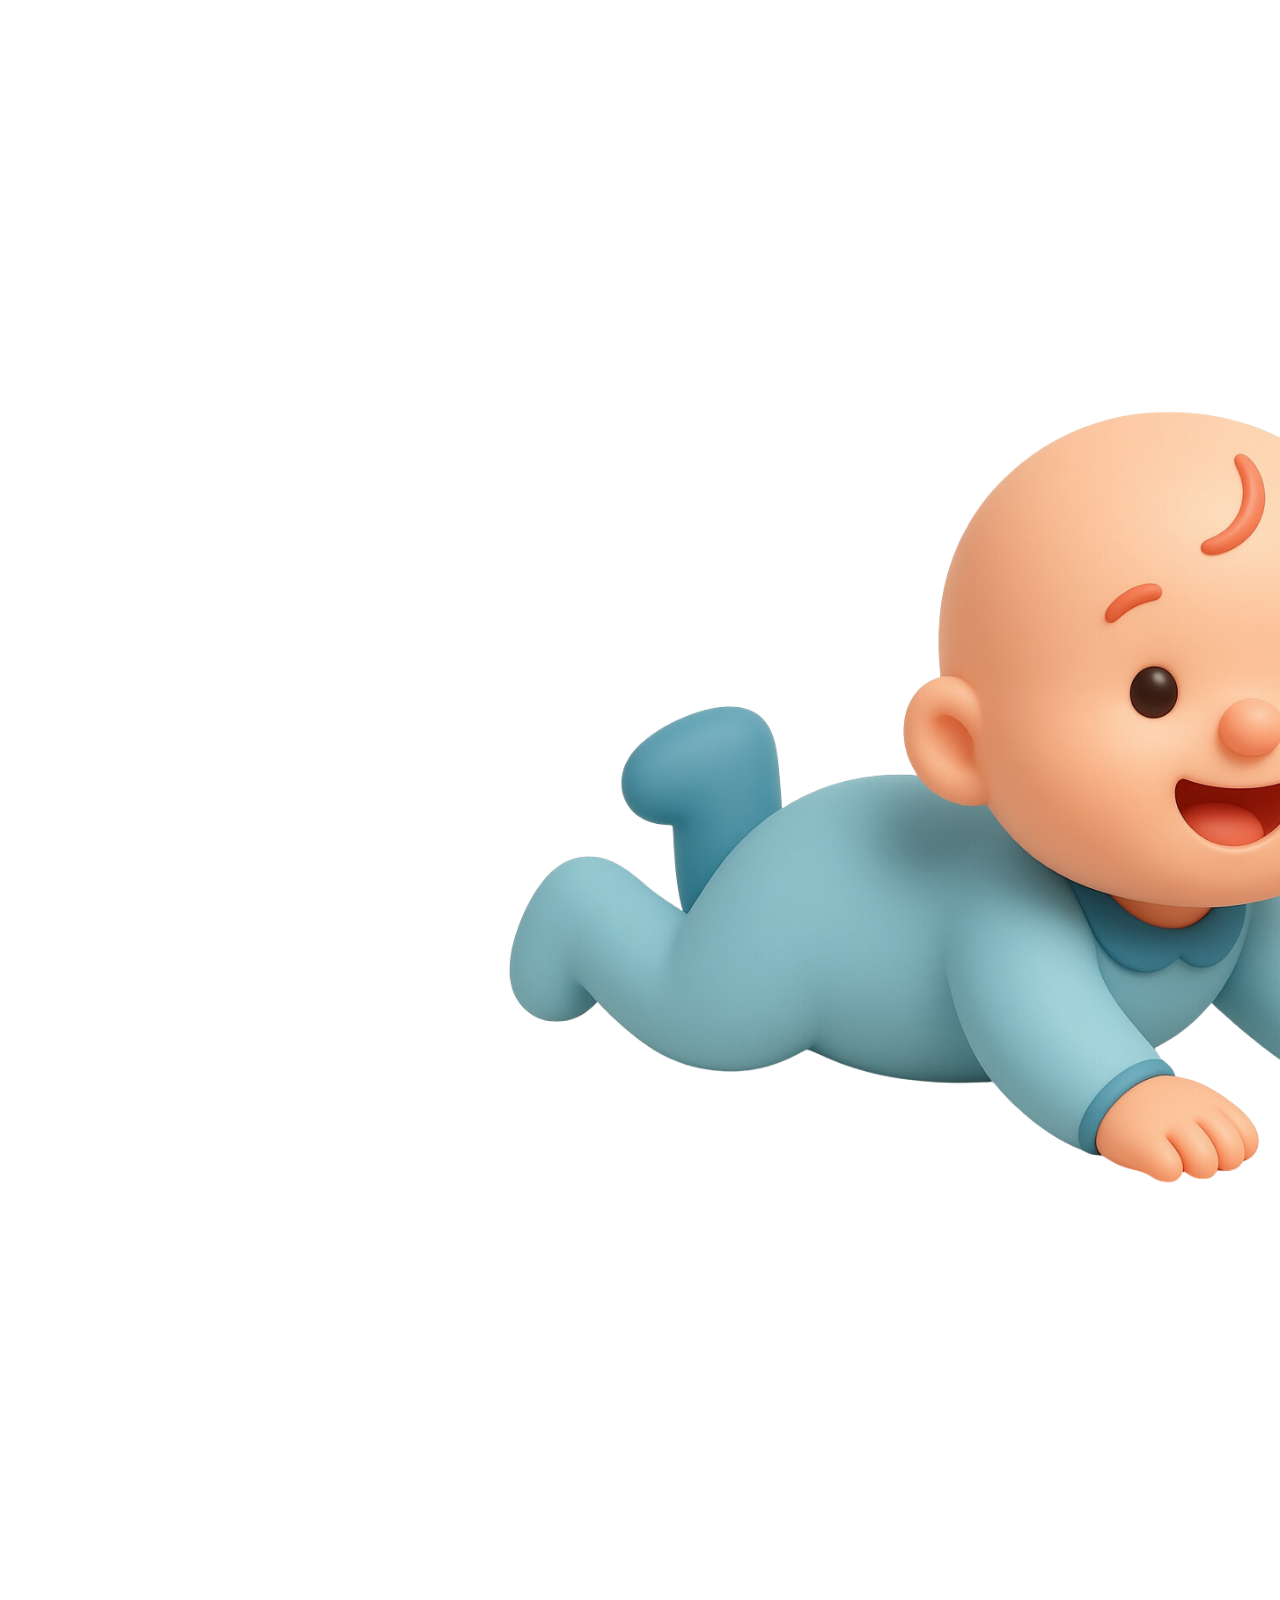
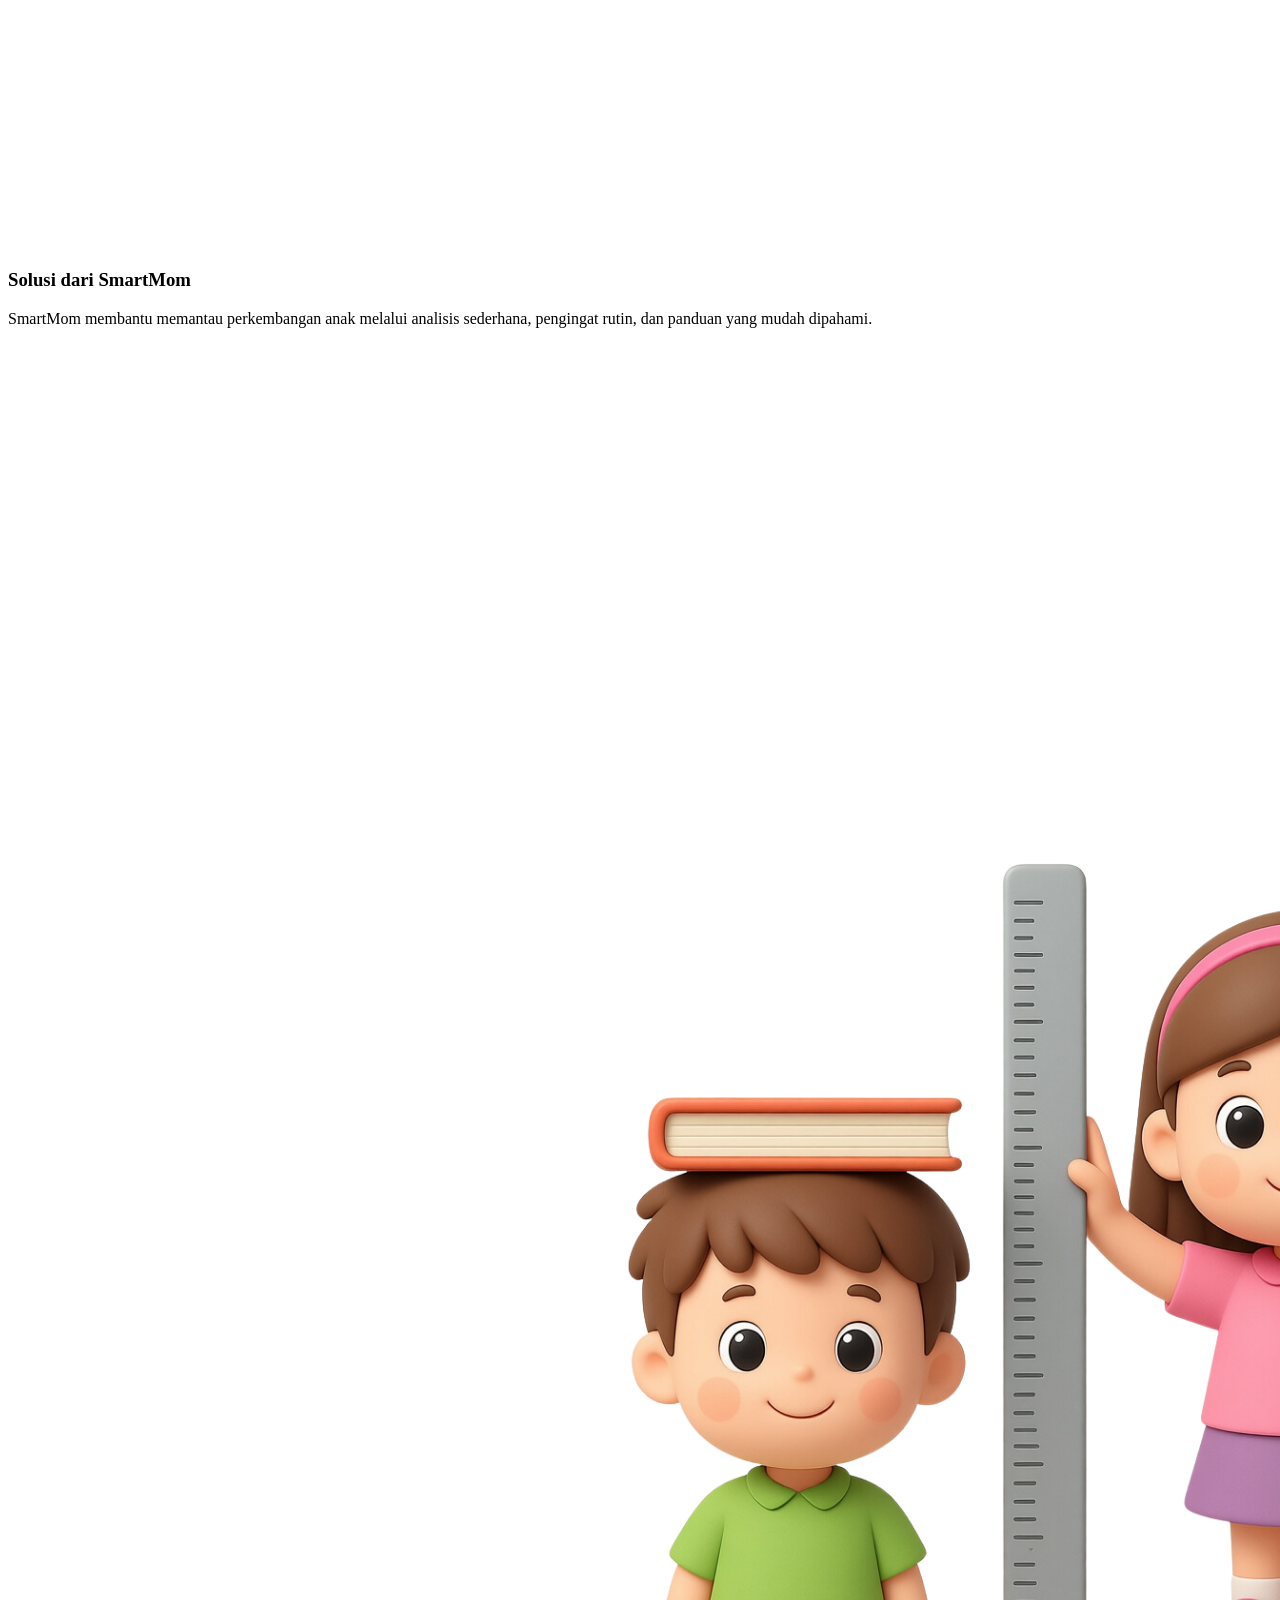
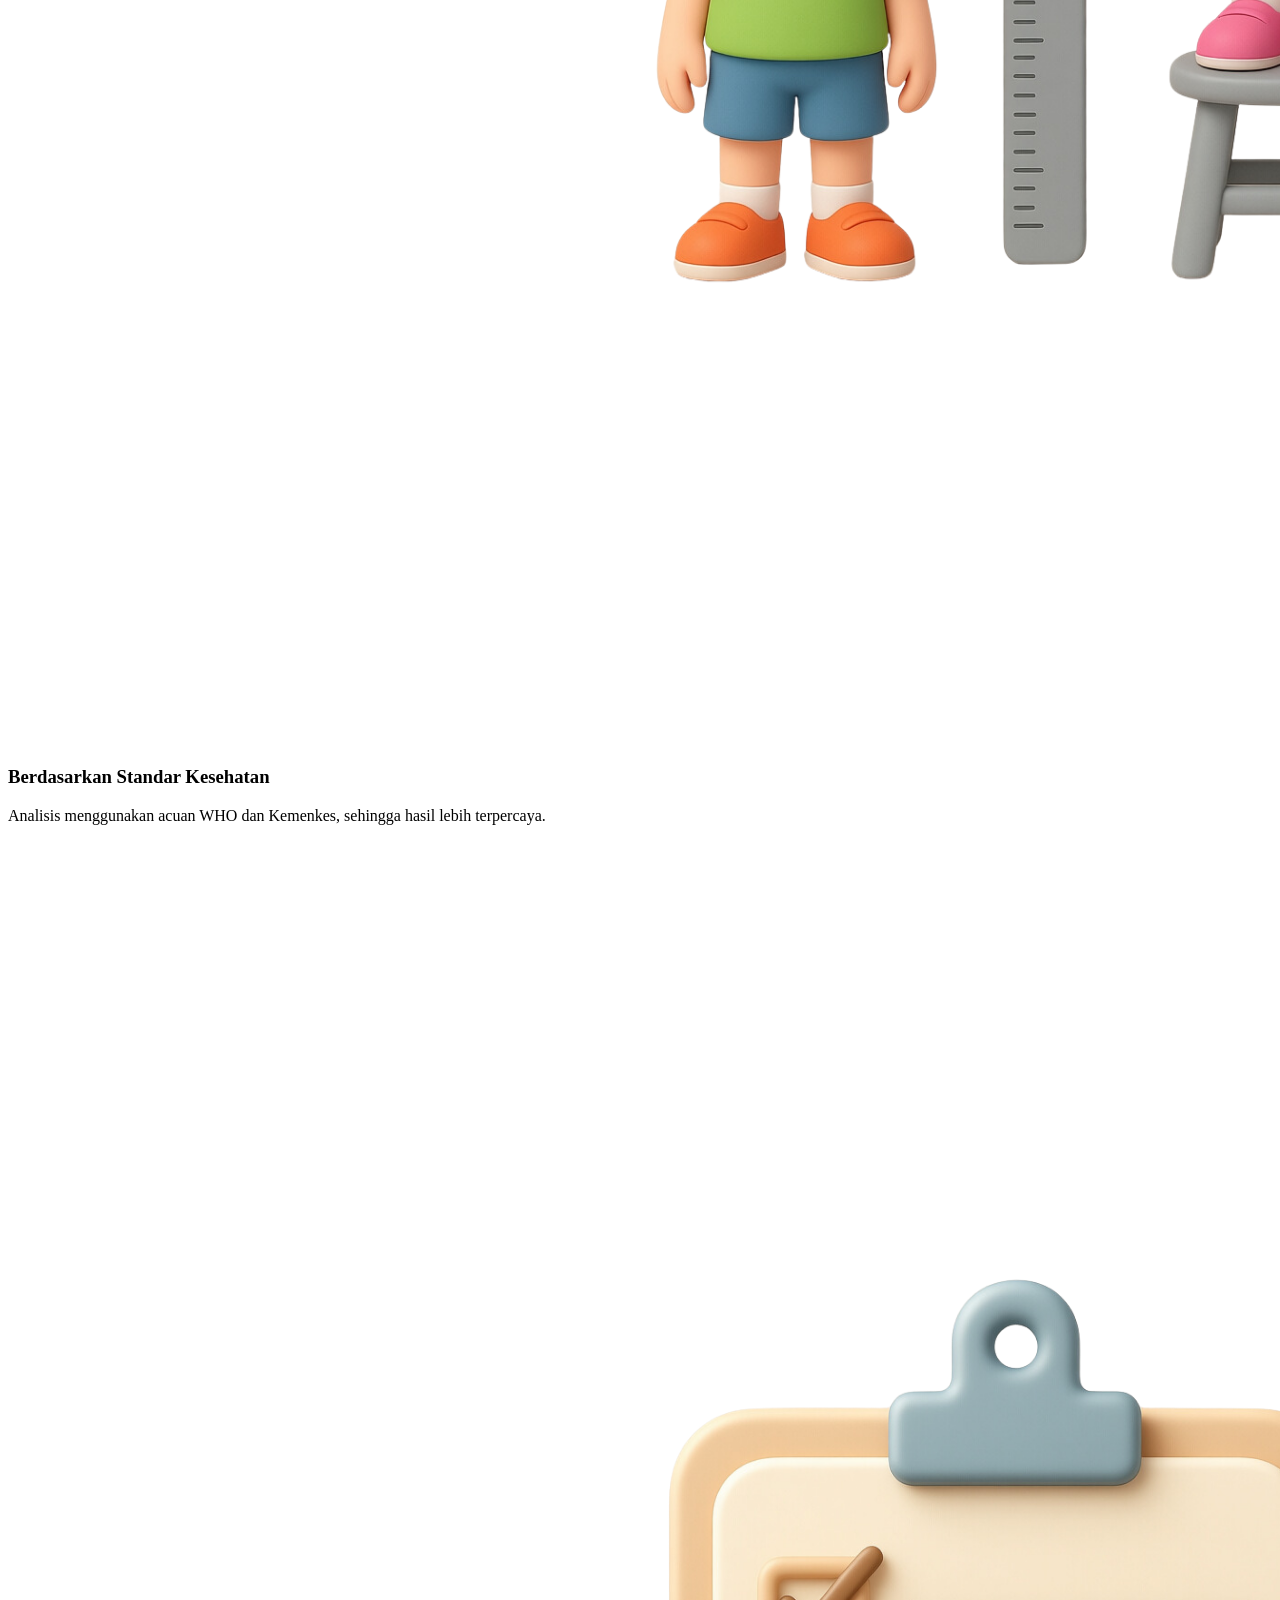
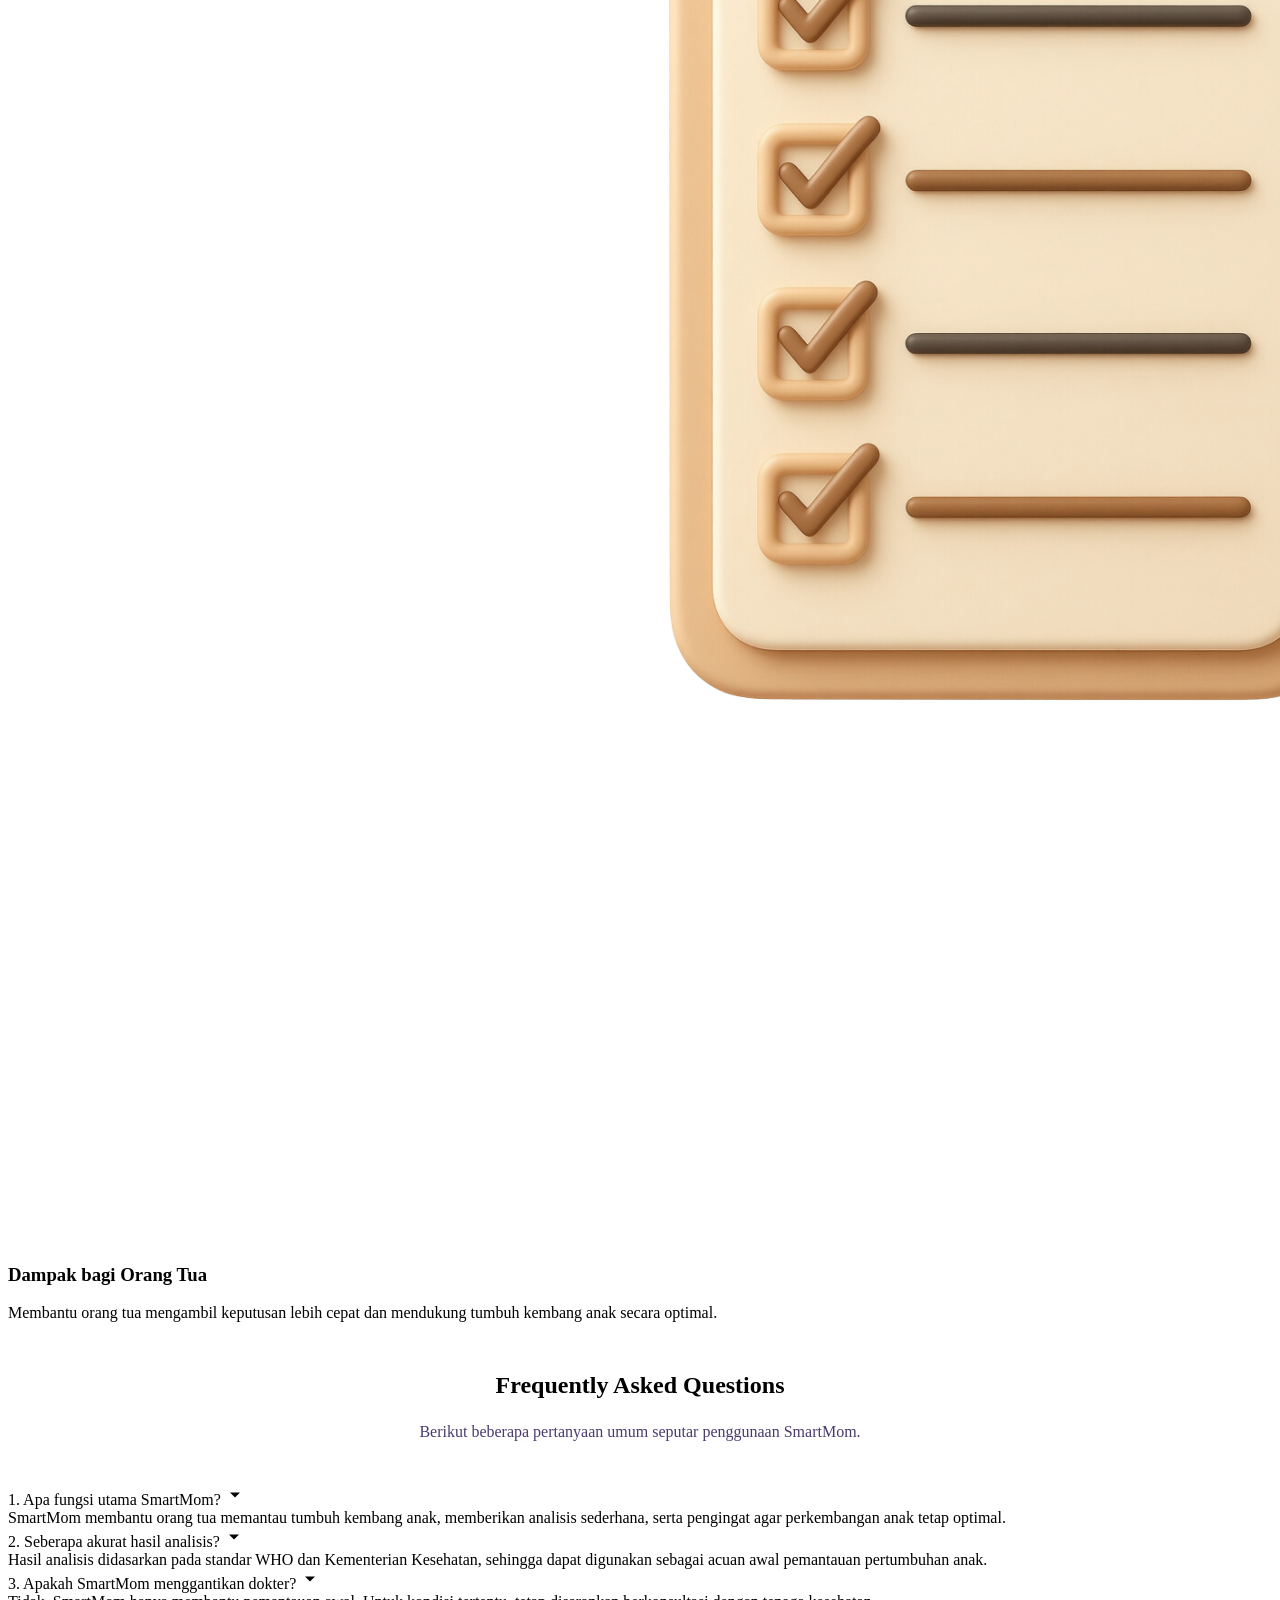
==== commit 02bf5e57: "Update index.html" ====
--- a/index.html
+++ b/index.html
@@ -1,4 +1,5 @@
 <!DOCTYPE html>
+
 <html lang="en">
 
 <head>
@@ -6,311 +7,320 @@
     <meta name="viewport" content="width=device-width, initial-scale=1.0">
     <title>SmartMom</title>
 
-    <link rel="stylesheet" href="style.css">
-
-    <link href="https://fonts.googleapis.com/css2?family=Poppins:wght@300;400;500;600;700&display=swap"
-        rel="stylesheet">
+
+<link rel="stylesheet" href="style.css">
+
+<link href="https://fonts.googleapis.com/css2?family=Poppins:wght@300;400;500;600;700&display=swap"
+    rel="stylesheet">
+
+
 </head>
 
 <body>
 
-    <div class="app-container">
-
-        <nav>
-            <div class="logo">
-                <img src="/assets/Logo_smartmom-removebg-preview.png">
-                <span class="brand-name">SMARTMOM</span>
-            </div>
-
-            <div class="nav-right">
-                <div class="nav-links">
-                    <a href="/html/about-us.html">Tentang</a>
-                    <a href="/html/contact-us.html">Kontak</a>
-                </div>
-
-                <div class="auth-buttons">
-                    <a href="/html/sign in.html">
-                        <button class="btn-login">Masuk</button>
-                    </a>
-
-                    <a href="/html/sign up.html">
-                        <button class="btn-signup">Daftar</button>
-                    </a>
-                </div>
-            </div>
-        </nav>
-
-        <!-- HERO -->
-        <header class="hero">
-
-            <div class="hero-image">
-                <img src="/assets/ibu.jpg">
-            </div>
-
-            <div class="hero-overlay"></div>
-
-            <div class="hero-content">
-                <h1>
-                    Deteksi Tumbuh Kembang Anak Lebih Dini & Lebih Akurat
-                </h1>
-
-                <p>
-                    SmartMom membantu orang tua memantau pertumbuhan anak,
-                    memberikan analisis sederhana, serta pengingat penting
-                    agar perkembangan si kecil tetap optimal setiap hari.
+
+<div class="app-container">
+
+    <nav>
+        <div class="logo">
+            <img src="assets/Logo_smartmom-removebg-preview.png">
+            <span class="brand-name">SMARTMOM</span>
+        </div>
+
+        <div class="nav-right">
+            <div class="nav-links">
+                <a href="/html/about-us.html">Tentang</a>
+                <a href="SMARTMOM/html/contact-us.html">Kontak</a>
+            </div>
+
+            <div class="auth-buttons">
+                <a href="SMARTMOM/html/sign in.html">
+                    <button class="btn-login">Masuk</button>
+                </a>
+
+                <a href="SMARTMOM/html/sign up.html">
+                    <button class="btn-signup">Daftar</button>
+                </a>
+            </div>
+        </div>
+    </nav>
+
+    <header class="hero">
+
+        <div class="hero-image">
+            <img src="assets/ibu.jpg">
+        </div>
+
+        <div class="hero-overlay"></div>
+
+        <div class="hero-content">
+            <h1>
+                Deteksi Tumbuh Kembang Anak Lebih Dini & Lebih Akurat
+            </h1>
+
+            <p>
+                SmartMom membantu orang tua memantau pertumbuhan anak,
+                memberikan analisis sederhana, serta pengingat penting
+                agar perkembangan si kecil tetap optimal setiap hari.
+            </p>
+
+            <br>
+
+            <a href="html/sign up.html">
+                <button class="btn-signup">Mulai Sekarang</button>
+            </a>
+        </div>
+
+    </header>
+
+    <div class="content-wrapper">
+        <section id="about" class="about-section">
+            <div class="about-container">
+
+                <h2 class="section-title">Tentang SmartMom</h2>
+
+                <p class="about-text">
+                    SmartMom adalah platform digital yang membantu orang tua
+                    memantau tumbuh kembang anak usia 0–5 tahun secara praktis.
+                    Dengan analisis sederhana, pengingat otomatis, dan panduan edukatif,
+                    SmartMom membantu Moms mengambil keputusan yang tepat
+                    untuk mendukung perkembangan anak.
                 </p>
 
-                <br>
-
-                <a href="/smartmom/html/sign up.html">
-                    <button class="btn-signup">Mulai Sekarang</button>
-                </a>
-            </div>
-
-        </header>
-
-        <div class="content-wrapper">
-            <section id="about" class="about-section">
-                <div class="about-container">
-
-                    <h2 class="section-title">Tentang SmartMom</h2>
-
-                    <p class="about-text">
-                        SmartMom adalah platform digital yang membantu orang tua
-                        memantau tumbuh kembang anak usia 0–5 tahun secara praktis.
-                        Dengan analisis sederhana, pengingat otomatis, dan panduan edukatif,
-                        SmartMom membantu Moms mengambil keputusan yang tepat
-                        untuk mendukung perkembangan anak.
-                    </p>
-
-                </div>
-            </section>
-            <section id="langkah-awal">
-
-                <h2 class="section-title">Fitur Utama SmartMom</h2>
-
-                <div class="features-grid">
-
-                    <div class="feature-card">
-                        <div class="icon-box">
-                            <img src="/assets/timeline.png">
-                        </div>
-                        <h3>Timeline Perkembangan Anak</h3>
-                        <p>
-                            Pantau perkembangan anak berdasarkan usia
-                            agar Moms tahu apakah si kecil berkembang sesuai milestone.
-                        </p>
-                    </div>
-
-                    <div class="feature-card">
-                        <div class="icon-box">
-                            <img src="/assets/ceklis.png">
-                        </div>
-                        <h3>Checklist Milestone</h3>
-                        <p>
-                            Tandai setiap pencapaian anak untuk memantau progres
-                            secara lebih terarah dan konsisten.
-                        </p>
-                    </div>
-
-                    <div class="feature-card">
-                        <div class="icon-box">
-                            <img src="/assets/artikel.png">
-                        </div>
-                        <h3>Tips & Edukasi</h3>
-                        <p>
-                            Dapatkan panduan praktis untuk mendukung tumbuh kembang anak.
-                        </p>
-                    </div>
-
-                </div>
-
-            </section>
-            <section style="margin-top: 100px;">
-
-                <h2 class="section-title" style="text-align:left;">
-                    Solusi Smart untuk Tumbuh Kembang Anak
-                </h2>
-
-                <div class="why-grid">
-
-                    <div class="why-card">
-                        <div class="icon-square">
-                            <img src="/assets/alasan1.png">
-                        </div>
-                        <h3>Masalah yang Sering Terjadi</h3>
-                        <p>
-                            Banyak orang tua kesulitan mengetahui apakah pertumbuhan anak
-                            sudah sesuai standar, sehingga keterlambatan sering tidak terdeteksi.
-                        </p>
-                    </div>
-
-                    <div class="why-card">
-                        <div class="icon-square">
-                            <img src="/smartmom/assets/alasan2.png">
-                        </div>
-                        <h3>Solusi dari SmartMom</h3>
-                        <p>
-                            SmartMom membantu memantau perkembangan anak melalui analisis sederhana,
-                            pengingat rutin, dan panduan yang mudah dipahami.
-                        </p>
-                    </div>
-
-                    <div class="why-card">
-                        <div class="icon-square">
-                            <img src="/assets/alasan3.png">
-                        </div>
-                        <h3>Berdasarkan Standar Kesehatan</h3>
-                        <p>
-                            Analisis menggunakan acuan WHO dan Kemenkes,
-                            sehingga hasil lebih terpercaya.
-                        </p>
-                    </div>
-
-                    <div class="why-card">
-                        <div class="icon-square">
-                            <img src="/smartmom/assets/alasan4.png">
-                        </div>
-                        <h3>Dampak bagi Orang Tua</h3>
-                        <p>
-                            Membantu orang tua mengambil keputusan lebih cepat
-                            dan mendukung tumbuh kembang anak secara optimal.
-                        </p>
-                    </div>
-
-                </div>
-
-            </section>
-            <section class="content-wrapper" style="margin-top: 50px;">
-
-                <div class="faq-header" style="text-align: center; margin-bottom: 40px;">
-                    <h2 class="section-title">Frequently Asked Questions</h2>
-                    <p style="color: #4A3A6E; max-width: 600px; margin: 0 auto; line-height: 1.6;">
-                        Berikut beberapa pertanyaan umum seputar penggunaan SmartMom.
-                    </p>
-                </div>
-
-                <div class="faq-grid">
-
-                    <div class="faq-item">
-                        <div class="faq-question">
-                            <span>1. Apa fungsi utama SmartMom?</span>
-                            <svg width="20" height="20" viewBox="0 0 24 24">
-                                <path d="M6 9l6 6 6-6" />
-                            </svg>
-                        </div>
-                        <div class="faq-answer">
-                            SmartMom membantu orang tua memantau tumbuh kembang anak,
-                            memberikan analisis sederhana, serta pengingat agar perkembangan anak tetap optimal.
-                        </div>
-                    </div>
-
-                    <div class="faq-item">
-                        <div class="faq-question">
-                            <span>2. Seberapa akurat hasil analisis?</span>
-                            <svg width="20" height="20" viewBox="0 0 24 24">
-                                <path d="M6 9l6 6 6-6" />
-                            </svg>
-                        </div>
-                        <div class="faq-answer">
-                            Hasil analisis didasarkan pada standar WHO dan Kementerian Kesehatan,
-                            sehingga dapat digunakan sebagai acuan awal pemantauan pertumbuhan anak.
-                        </div>
-                    </div>
-
-                    <div class="faq-item">
-                        <div class="faq-question">
-                            <span>3. Apakah SmartMom menggantikan dokter?</span>
-                            <svg width="20" height="20" viewBox="0 0 24 24">
-                                <path d="M6 9l6 6 6-6" />
-                            </svg>
-                        </div>
-                        <div class="faq-answer">
-                            Tidak. SmartMom hanya membantu pemantauan awal.
-                            Untuk kondisi tertentu, tetap disarankan berkonsultasi dengan tenaga kesehatan.
-                        </div>
-                    </div>
-
-                    <div class="faq-item">
-                        <div class="faq-question">
-                            <span>4. Apa manfaat utama bagi orang tua?</span>
-                            <svg width="20" height="20" viewBox="0 0 24 24">
-                                <path d="M6 9l6 6 6-6" />
-                            </svg>
-                        </div>
-                        <div class="faq-answer">
-                            Membantu orang tua lebih cepat memahami kondisi anak,
-                            sehingga dapat mengambil tindakan yang tepat sejak dini.
-                        </div>
-                    </div>
-
-                    <div class="faq-item faq-item-center">
-                        <div class="faq-question">
-                            <span>5. Apakah data anak aman?</span>
-                            <svg width="20" height="20" viewBox="0 0 24 24">
-                                <path d="M6 9l6 6 6-6" />
-                            </svg>
-                        </div>
-                        <div class="faq-answer">
-                            Data hanya digunakan untuk proses analisis dan tidak dibagikan
-                            tanpa persetujuan pengguna.
-                        </div>
-                    </div>
-
-                </div>
-
-            </section>
-
-        </div>
+            </div>
+        </section>
+
+        <section id="langkah-awal">
+
+            <h2 class="section-title">Fitur Utama SmartMom</h2>
+
+            <div class="features-grid">
+
+                <div class="feature-card">
+                    <div class="icon-box">
+                        <img src="assets/timeline.png">
+                    </div>
+                    <h3>Timeline Perkembangan Anak</h3>
+                    <p>
+                        Pantau perkembangan anak berdasarkan usia
+                        agar Moms tahu apakah si kecil berkembang sesuai milestone.
+                    </p>
+                </div>
+
+                <div class="feature-card">
+                    <div class="icon-box">
+                        <img src="assets/ceklis.png">
+                    </div>
+                    <h3>Checklist Milestone</h3>
+                    <p>
+                        Tandai setiap pencapaian anak untuk memantau progres
+                        secara lebih terarah dan konsisten.
+                    </p>
+                </div>
+
+                <div class="feature-card">
+                    <div class="icon-box">
+                        <img src="assets/artikel.png">
+                    </div>
+                    <h3>Tips & Edukasi</h3>
+                    <p>
+                        Dapatkan panduan praktis untuk mendukung tumbuh kembang anak.
+                    </p>
+                </div>
+
+            </div>
+
+        </section>
+
+        <section style="margin-top: 100px;">
+
+            <h2 class="section-title" style="text-align:left;">
+                Solusi Smart untuk Tumbuh Kembang Anak
+            </h2>
+
+            <div class="why-grid">
+
+                <div class="why-card">
+                    <div class="icon-square">
+                        <img src="assets/alasan1.png">
+                    </div>
+                    <h3>Masalah yang Sering Terjadi</h3>
+                    <p>
+                        Banyak orang tua kesulitan mengetahui apakah pertumbuhan anak
+                        sudah sesuai standar, sehingga keterlambatan sering tidak terdeteksi.
+                    </p>
+                </div>
+
+                <div class="why-card">
+                    <div class="icon-square">
+                        <img src="assets/alasan2.png">
+                    </div>
+                    <h3>Solusi dari SmartMom</h3>
+                    <p>
+                        SmartMom membantu memantau perkembangan anak melalui analisis sederhana,
+                        pengingat rutin, dan panduan yang mudah dipahami.
+                    </p>
+                </div>
+
+                <div class="why-card">
+                    <div class="icon-square">
+                        <img src="assets/alasan3.png">
+                    </div>
+                    <h3>Berdasarkan Standar Kesehatan</h3>
+                    <p>
+                        Analisis menggunakan acuan WHO dan Kemenkes,
+                        sehingga hasil lebih terpercaya.
+                    </p>
+                </div>
+
+                <div class="why-card">
+                    <div class="icon-square">
+                        <img src="assets/alasan4.png">
+                    </div>
+                    <h3>Dampak bagi Orang Tua</h3>
+                    <p>
+                        Membantu orang tua mengambil keputusan lebih cepat
+                        dan mendukung tumbuh kembang anak secara optimal.
+                    </p>
+                </div>
+
+            </div>
+
+        </section>
+
+        <section class="content-wrapper" style="margin-top: 50px;">
+
+            <div class="faq-header" style="text-align: center; margin-bottom: 40px;">
+                <h2 class="section-title">Frequently Asked Questions</h2>
+                <p style="color: #4A3A6E; max-width: 600px; margin: 0 auto; line-height: 1.6;">
+                    Berikut beberapa pertanyaan umum seputar penggunaan SmartMom.
+                </p>
+            </div>
+
+            <div class="faq-grid">
+
+                <div class="faq-item">
+                    <div class="faq-question">
+                        <span>1. Apa fungsi utama SmartMom?</span>
+                        <svg width="20" height="20" viewBox="0 0 24 24">
+                            <path d="M6 9l6 6 6-6" />
+                        </svg>
+                    </div>
+                    <div class="faq-answer">
+                        SmartMom membantu orang tua memantau tumbuh kembang anak,
+                        memberikan analisis sederhana, serta pengingat agar perkembangan anak tetap optimal.
+                    </div>
+                </div>
+
+                <div class="faq-item">
+                    <div class="faq-question">
+                        <span>2. Seberapa akurat hasil analisis?</span>
+                        <svg width="20" height="20" viewBox="0 0 24 24">
+                            <path d="M6 9l6 6 6-6" />
+                        </svg>
+                    </div>
+                    <div class="faq-answer">
+                        Hasil analisis didasarkan pada standar WHO dan Kementerian Kesehatan,
+                        sehingga dapat digunakan sebagai acuan awal pemantauan pertumbuhan anak.
+                    </div>
+                </div>
+
+                <div class="faq-item">
+                    <div class="faq-question">
+                        <span>3. Apakah SmartMom menggantikan dokter?</span>
+                        <svg width="20" height="20" viewBox="0 0 24 24">
+                            <path d="M6 9l6 6 6-6" />
+                        </svg>
+                    </div>
+                    <div class="faq-answer">
+                        Tidak. SmartMom hanya membantu pemantauan awal.
+                        Untuk kondisi tertentu, tetap disarankan berkonsultasi dengan tenaga kesehatan.
+                    </div>
+                </div>
+
+                <div class="faq-item">
+                    <div class="faq-question">
+                        <span>4. Apa manfaat utama bagi orang tua?</span>
+                        <svg width="20" height="20" viewBox="0 0 24 24">
+                            <path d="M6 9l6 6 6-6" />
+                        </svg>
+                    </div>
+                    <div class="faq-answer">
+                        Membantu orang tua lebih cepat memahami kondisi anak,
+                        sehingga dapat mengambil tindakan yang tepat sejak dini.
+                    </div>
+                </div>
+
+                <div class="faq-item faq-item-center">
+                    <div class="faq-question">
+                        <span>5. Apakah data anak aman?</span>
+                        <svg width="20" height="20" viewBox="0 0 24 24">
+                            <path d="M6 9l6 6 6-6" />
+                        </svg>
+                    </div>
+                    <div class="faq-answer">
+                        Data hanya digunakan untuk proses analisis dan tidak dibagikan
+                        tanpa persetujuan pengguna.
+                    </div>
+                </div>
+
+            </div>
+
+        </section>
 
     </div>
 
-    <footer class="footer">
-
-        <div class="footer-container">
-            <div class="footer-col">
-                <h2 class="footer-logo">SmartMom</h2>
-                <p>
-                    Membantu Mom memantau tumbuh kembang si kecil
-                    dengan lebih mudah, cerdas, dan terarah.
-                </p>
-
-                <div class="footer-social">
-                    <span>🌐</span>
-                    <span>📷</span>
-                    <span></span>
-                </div>
-            </div>
-            <div class="footer-col">
-                <h4>Menu</h4>
-                <a href="#">Home</a>
-                <a href="#">Reminder</a>
-                <a href="#">Timeline</a>
-                <a href="#">Profile</a>
-            </div>
-            <div class="footer-col">
-                <h4>Fitur</h4>
-                <a href="#">Kalkulator Gizi</a>
-                <a href="#">Pengingat Imunisasi</a>
-                <a href="#">Monitoring Perkembangan</a>
-                <a href="#">Edukasi Mom</a>
-            </div>
-
-            <div class="footer-col">
-                <h4>Kontak</h4>
-                <p>📍 Indonesia</p>
-                <p>📧 smartmom@gmail.com</p>
-                <p>📞 +62 812-xxxx</p>
-            </div>
-
-        </div>
-
-        <div class="footer-bottom">
-            <p>© 2026 SmartMom. All rights reserved.</p>
-        </div>
-
-    </footer>
-    <script src="script.js"></script>
+</div>
+
+<footer class="footer">
+
+    <div class="footer-container">
+        <div class="footer-col">
+            <h2 class="footer-logo">SmartMom</h2>
+            <p>
+                Membantu Mom memantau tumbuh kembang si kecil
+                dengan lebih mudah, cerdas, dan terarah.
+            </p>
+
+            <div class="footer-social">
+                <span>🌐</span>
+                <span>📷</span>
+                <span></span>
+            </div>
+        </div>
+
+        <div class="footer-col">
+            <h4>Menu</h4>
+            <a href="#">Home</a>
+            <a href="#">Reminder</a>
+            <a href="#">Timeline</a>
+            <a href="#">Profile</a>
+        </div>
+        <div class="footer-col">
+            <h4>Fitur</h4>
+            <a href="#">Kalkulator Gizi</a>
+            <a href="#">Pengingat Imunisasi</a>
+            <a href="#">Monitoring Perkembangan</a>
+            <a href="#">Edukasi Mom</a>
+        </div>
+
+        <div class="footer-col">
+            <h4>Kontak</h4>
+            <p>📍 Indonesia</p>
+            <p>📧 smartmom@gmail.com</p>
+            <p>📞 +62 812-xxxx</p>
+        </div>
+
+    </div>
+
+    <div class="footer-bottom">
+        <p>© 2026 SmartMom. All rights reserved.</p>
+    </div>
+
+</footer>
+
+<script src="script.js"></script>
+
 
 </body>
 
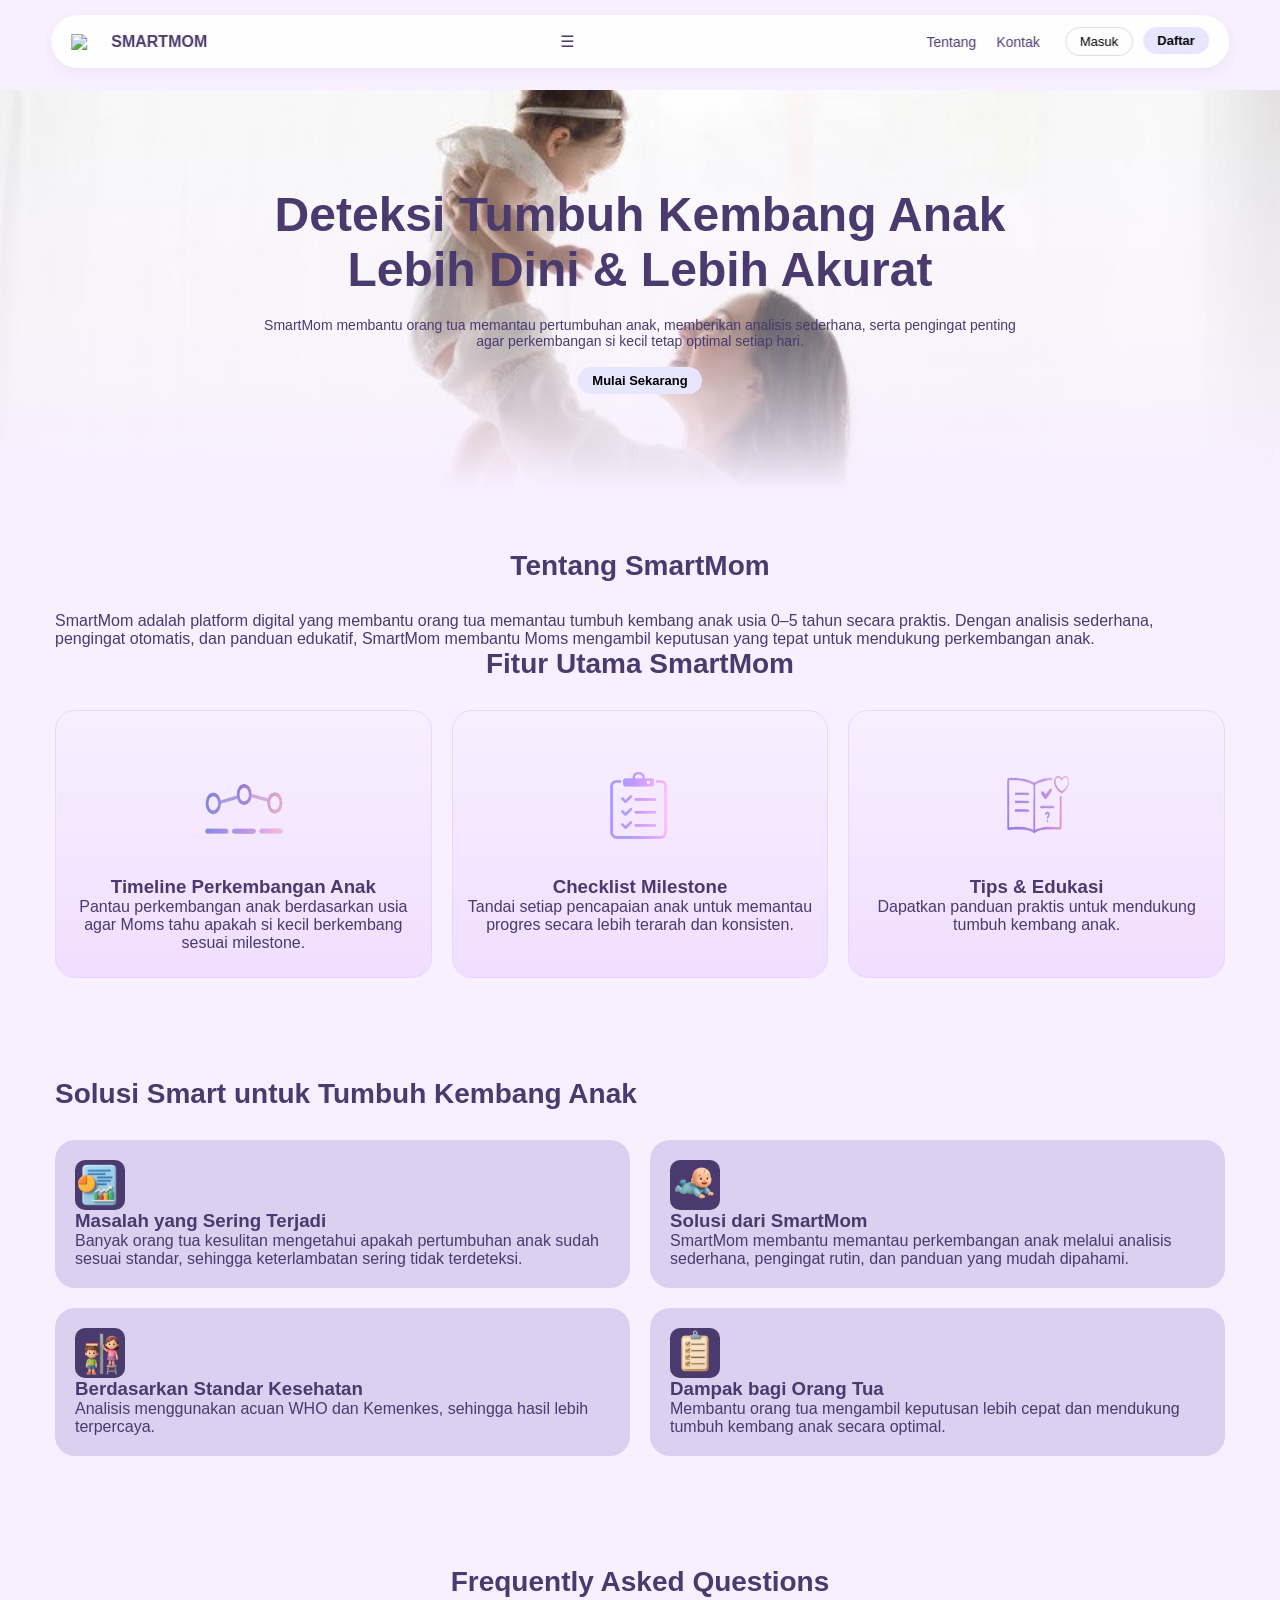
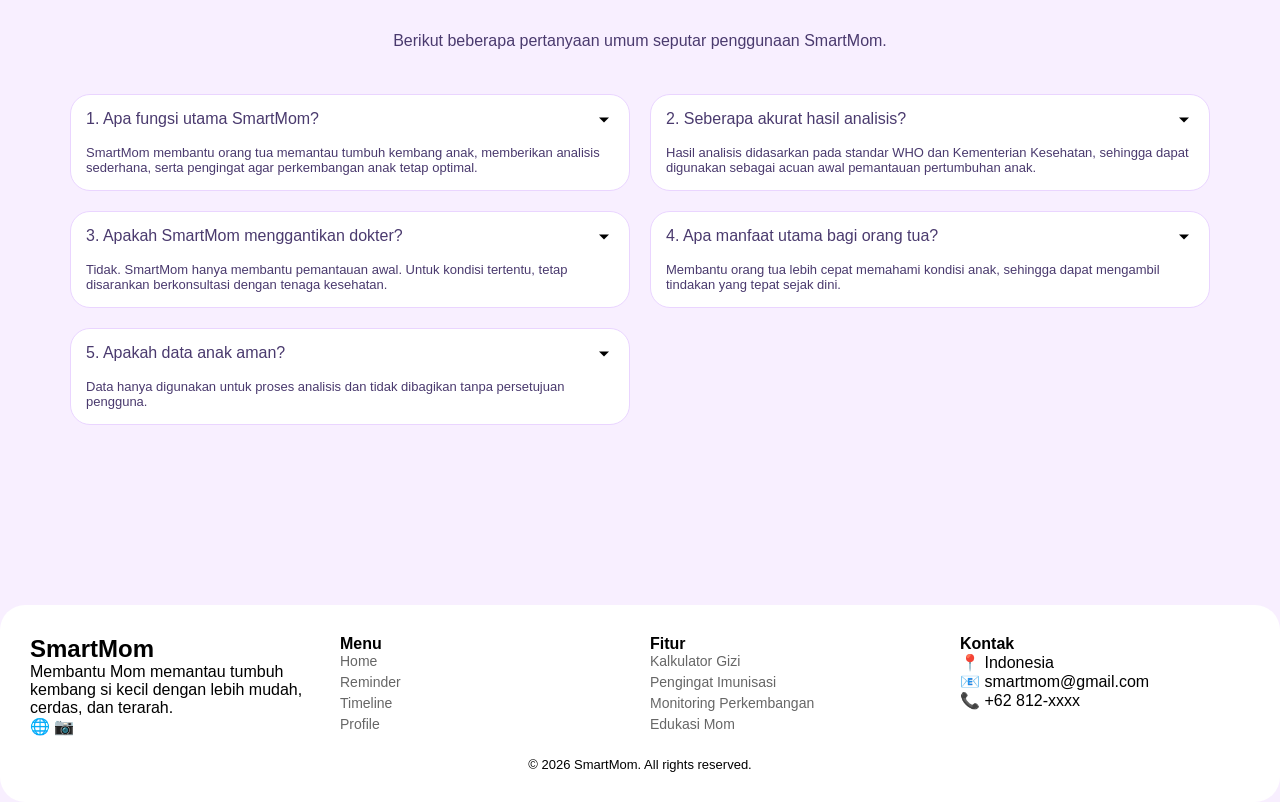
==== commit 39e15319: "Update index.html" ====
--- a/index.html
+++ b/index.html
@@ -20,31 +20,30 @@
 
 
 <div class="app-container">
-
-    <nav>
-        <div class="logo">
-            <img src="assets/Logo_smartmom-removebg-preview.png">
-            <span class="brand-name">SMARTMOM</span>
-        </div>
-
-        <div class="nav-right">
-            <div class="nav-links">
-                <a href="/html/about-us.html">Tentang</a>
-                <a href="SMARTMOM/html/contact-us.html">Kontak</a>
-            </div>
-
-            <div class="auth-buttons">
-                <a href="SMARTMOM/html/sign in.html">
-                    <button class="btn-login">Masuk</button>
-                </a>
-
-                <a href="SMARTMOM/html/sign up.html">
-                    <button class="btn-signup">Daftar</button>
-                </a>
-            </div>
-        </div>
-    </nav>
-
+<nav>
+    <div class="logo">
+        <img src="assets/Logo_smartmom-removebg-preview.png">
+        <span class="brand-name">SMARTMOM</span>
+    </div>
+
+    <div class="menu-toggle" onclick="toggleMenu()">☰</div>
+
+    <div class="nav-right" id="navMenu">
+        <div class="nav-links">
+            <a href="html/about-us.html">Tentang</a>
+            <a href="html/contact-us.html">Kontak</a>
+        </div>
+
+        <div class="auth-buttons">
+            <a href="html/sign in.html">
+                <button class="btn-login">Masuk</button>
+            </a>
+            <a href="html/sign up.html">
+                <button class="btn-signup">Daftar</button>
+            </a>
+        </div>
+    </div>
+</nav>
     <header class="hero">
 
         <div class="hero-image">
--- a/style.css
+++ b/style.css
@@ -0,0 +1,288 @@
+* {
+  margin: 0;
+  padding: 0;
+  box-sizing: border-box;
+  font-family: 'Poppins', sans-serif;
+}
+
+body {
+  background-color: #F8EFFF;
+  overflow-x: hidden;
+  padding-top: 90px;
+}
+
+.app-container {
+  width: 100%;
+  min-height: 100vh;
+  color: #4A3A6E;
+}
+
+nav {
+  position: fixed;
+  top: 15px;
+  left: 50%;
+  transform: translateX(-50%);
+  width: 92%;
+  max-width: 1200px;
+  background: rgba(255,255,255,0.9);
+  backdrop-filter: blur(10px);
+  padding: 12px 20px;
+  border-radius: 30px;
+  display: flex;
+  justify-content: space-between;
+  align-items: center;
+  z-index: 100;
+  box-shadow: 0 4px 15px rgba(0,0,0,0.05);
+}
+
+.logo {
+  display: flex;
+  align-items: center;
+  gap: 8px;
+}
+
+.logo img {
+  width: 32px;
+}
+
+.brand-name {
+  font-weight: 700;
+  font-size: 16px;
+}
+
+.nav-right {
+  display: flex;
+  align-items: center;
+  gap: 25px;
+}
+
+.nav-links {
+  display: flex;
+  gap: 20px;
+}
+
+.nav-links a {
+  text-decoration: none;
+  color: #4A3A6E;
+  font-size: 14px;
+}
+
+.auth-buttons {
+  display: flex;
+  gap: 10px;
+}
+
+.btn-login {
+  background: transparent;
+  border: 1px solid #ddd;
+  padding: 6px 14px;
+  border-radius: 20px;
+  font-size: 13px;
+  cursor: pointer;
+}
+
+.btn-signup {
+  background: #E8E5FF;
+  border: none;
+  padding: 6px 14px;
+  border-radius: 20px;
+  font-size: 13px;
+  font-weight: 600;
+  cursor: pointer;
+}
+
+.hero {
+  width: 100%;
+  min-height: 400px;
+  padding: 60px 20px;
+  position: relative;
+  border-radius: 0 0 5vw 5vw;
+  overflow: hidden;
+  display: flex;
+  align-items: center;
+  justify-content: center;
+  background-color: #E8D5F8;
+}
+
+.hero-image {
+  position: absolute;
+  inset: 0;
+}
+
+.hero-image img {
+  width: 100%;
+  height: 100%;
+  object-fit: cover;
+}
+
+.hero-overlay {
+  position: absolute;
+  inset: 0;
+  background: linear-gradient(to bottom, rgba(255,255,255,0) 0%, rgba(248,239,255,0.4) 60%, rgba(248,239,255,1) 100%);
+}
+
+.hero-content {
+  position: relative;
+  text-align: center;
+  max-width: 800px;
+  padding: 0 20px;
+}
+
+.hero-content h1 {
+  font-size: clamp(1.8rem, 5vw, 3rem);
+  margin-bottom: 20px;
+}
+
+.hero-content p {
+  font-size: 14px;
+}
+
+.content-wrapper {
+  max-width: 1200px;
+  margin: auto;
+  padding: 60px 15px;
+}
+
+.section-title {
+  text-align: center;
+  font-size: 28px;
+  margin-bottom: 30px;
+}
+
+.features-grid {
+  display: grid;
+  grid-template-columns: repeat(auto-fit, minmax(220px,1fr));
+  gap: 20px;
+}
+
+.feature-card {
+  background: linear-gradient(180deg, #F8EFFF 0%, #F0DEFF 100%);
+  border: 1px solid #EAD5FF;
+  border-radius: 20px;
+  padding: 25px 15px;
+  text-align: center;
+}
+
+.icon-box {
+  height: 140px;
+  display: flex;
+  justify-content: center;
+  align-items: center;
+}
+
+.icon-box img {
+  max-height: 100%;
+}
+
+.why-grid {
+  display: grid;
+  grid-template-columns: 1fr 1fr;
+  gap: 20px;
+}
+
+.why-card {
+  background: #DCD0F0;
+  border-radius: 20px;
+  padding: 20px;
+}
+
+.icon-square {
+  width: 50px;
+  height: 50px;
+  background: #4A3A6E;
+  border-radius: 10px;
+  display: flex;
+  align-items: center;
+  justify-content: center;
+}
+
+.icon-square img {
+  width: 80px;
+}
+
+.faq-grid {
+  display: grid;
+  grid-template-columns: 1fr 1fr;
+  gap: 20px;
+}
+
+.faq-item {
+  background: white;
+  border-radius: 20px;
+  border: 1px solid #EAD5FF;
+}
+
+.faq-question {
+  padding: 15px;
+  display: flex;
+  justify-content: space-between;
+  cursor: pointer;
+}
+
+.faq-answer {
+  padding: 0 15px 15px;
+  font-size: 13px;
+}
+
+.footer {
+  margin-top: 60px;
+  padding: 30px;
+  background: white;
+  border-radius: 25px;
+}
+
+.footer-container {
+  display: grid;
+  grid-template-columns: repeat(4,1fr);
+  gap: 20px;
+}
+
+.footer-col a {
+  display: block;
+  text-decoration: none;
+  font-size: 14px;
+  color: #666;
+  margin-bottom: 5px;
+}
+
+.footer-bottom {
+  text-align: center;
+  margin-top: 20px;
+  font-size: 13px;
+}
+
+@media (max-width: 1024px) {
+  .footer-container {
+    grid-template-columns: 1fr 1fr;
+  }
+}
+
+@media (max-width: 768px) {
+  nav {
+    flex-direction: column;
+    gap: 12px;
+    padding: 15px;
+  }
+
+  .nav-right {
+    flex-direction: column;
+    width: 100%;
+  }
+
+  .nav-links {
+    justify-content: center;
+    width: 100%;
+    flex-wrap: wrap;
+  }
+
+  .auth-buttons {
+    justify-content: center;
+    width: 100%;
+  }
+
+  .why-grid,
+  .faq-grid,
+  .footer-container {
+    grid-template-columns: 1fr;
+  }
+}
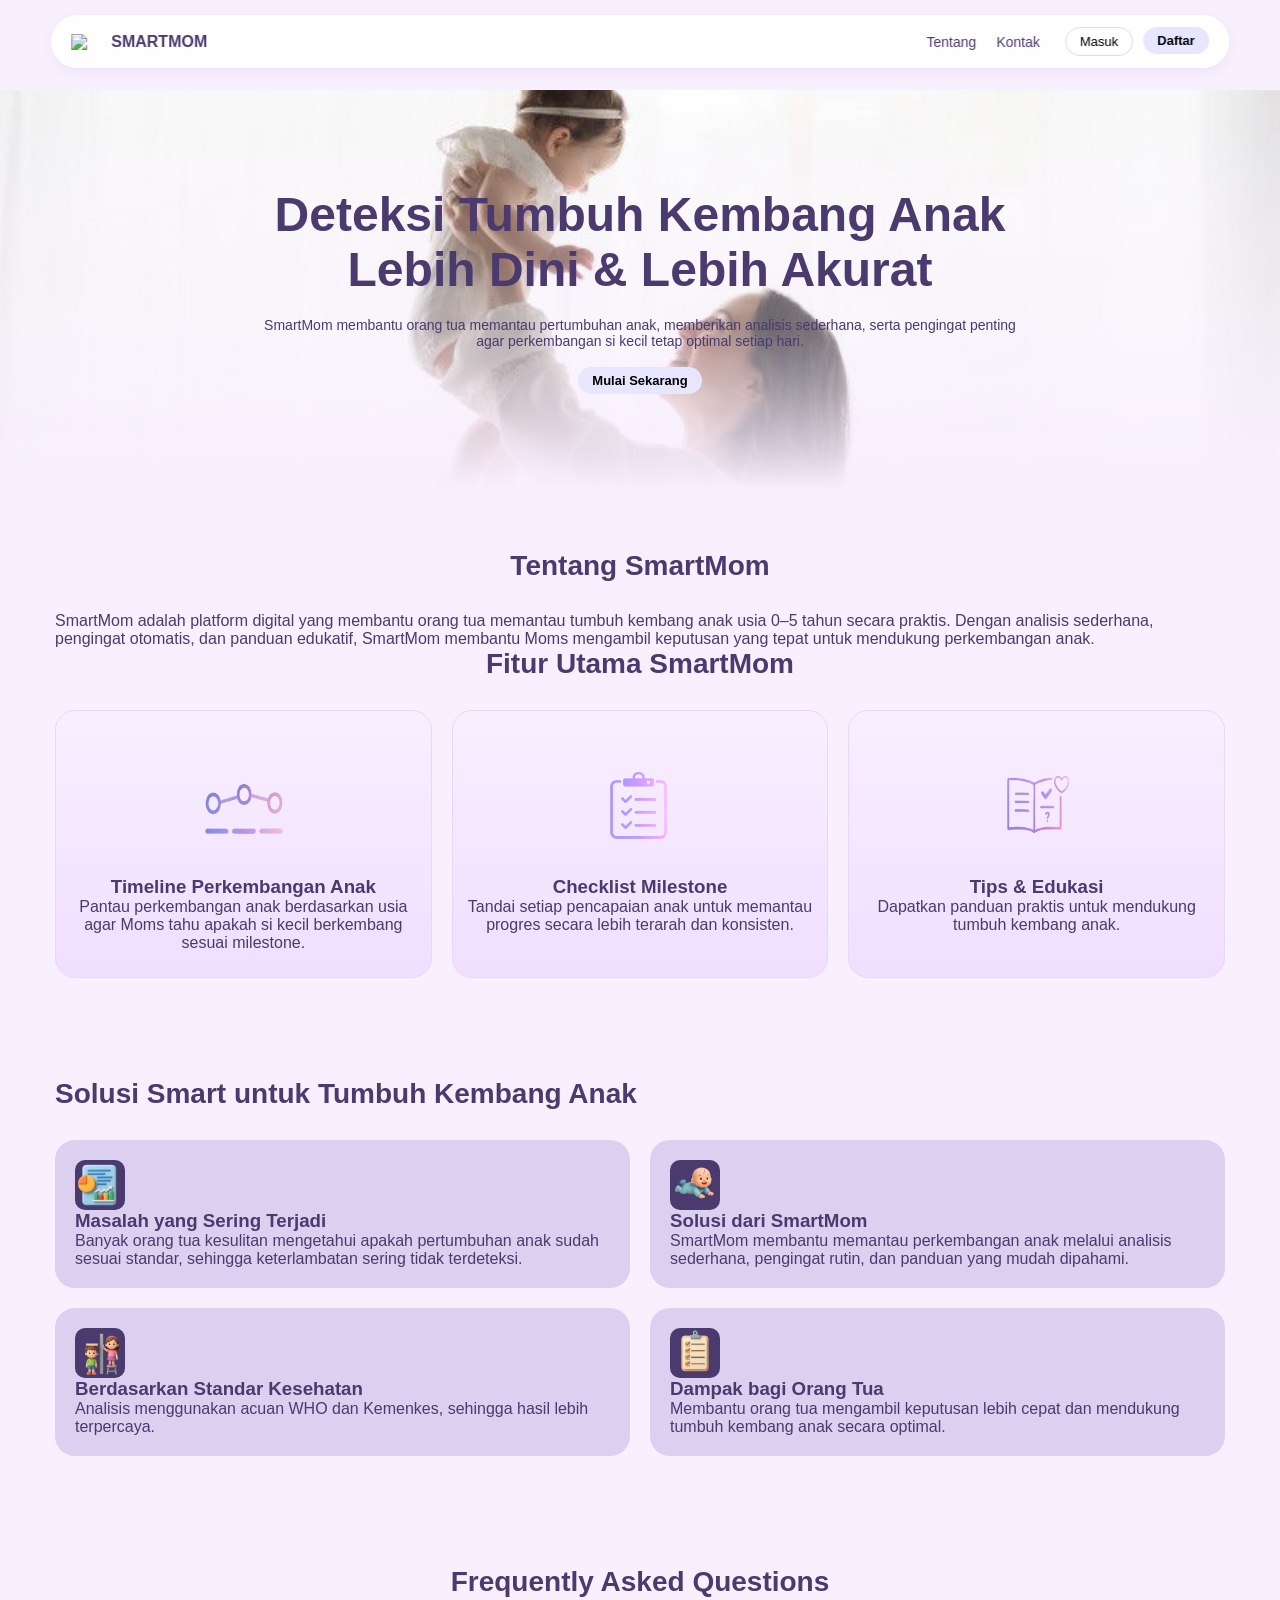
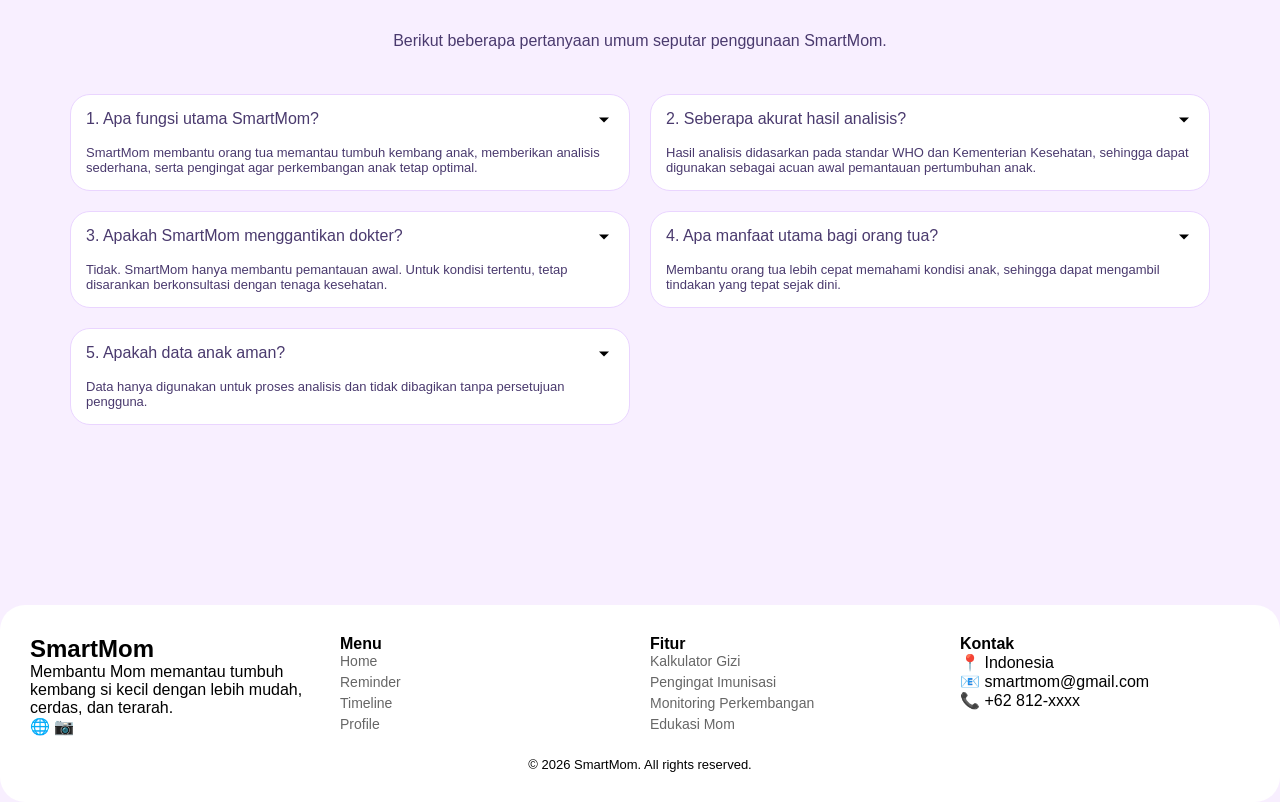
==== commit 62d232da: "Update index.html" ====
--- a/index.html
+++ b/index.html
@@ -25,8 +25,6 @@
         <img src="assets/Logo_smartmom-removebg-preview.png">
         <span class="brand-name">SMARTMOM</span>
     </div>
-
-    <div class="menu-toggle" onclick="toggleMenu()">☰</div>
 
     <div class="nav-right" id="navMenu">
         <div class="nav-links">
--- a/style.css
+++ b/style.css
@@ -286,3 +286,59 @@
     grid-template-columns: 1fr;
   }
 }
+
+.menu-toggle {
+  display: none;
+  font-size: 24px;
+  cursor: pointer;
+}
+
+@media (max-width: 768px) {
+
+  .menu-toggle {
+    display: block;
+  }
+
+  .nav-right {
+    position: absolute;
+    top: 70px;
+    left: 0;
+    width: 100%;
+    background: white;
+    border-radius: 20px;
+    padding: 15px;
+    display: none;
+    flex-direction: column;
+    gap: 15px;
+  }
+
+  .nav-right.active {
+    display: flex;
+  }
+
+  .nav-links {
+    flex-direction: column;
+    align-items: center;
+  }
+
+  .auth-buttons {
+    flex-direction: column;
+    align-items: center;
+  }
+}
+@media (max-width: 400px) {
+
+  .brand-name {
+    display: none;
+  }
+
+  .nav-links a {
+    font-size: 10px;
+  }
+
+  .btn-login,
+  .btn-signup {
+    font-size: 10px;
+    padding: 3px 8px;
+  }
+}
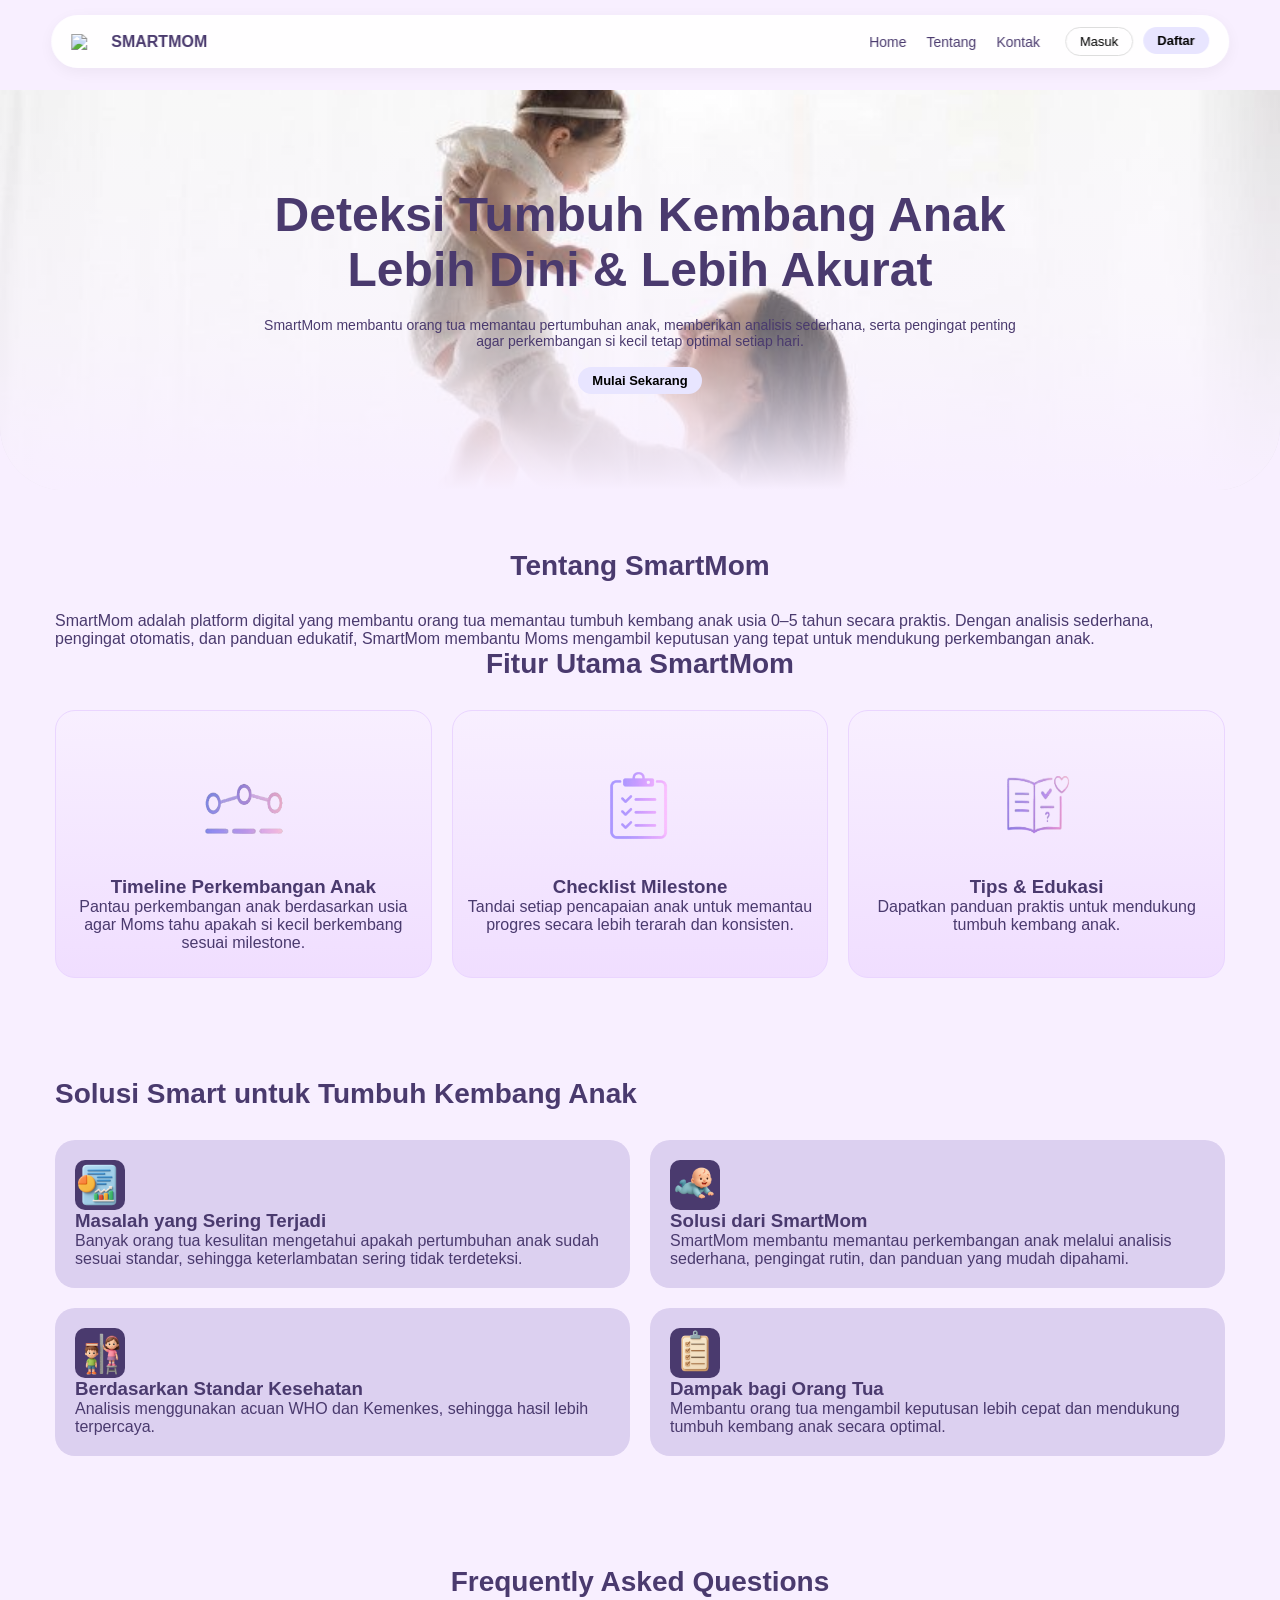
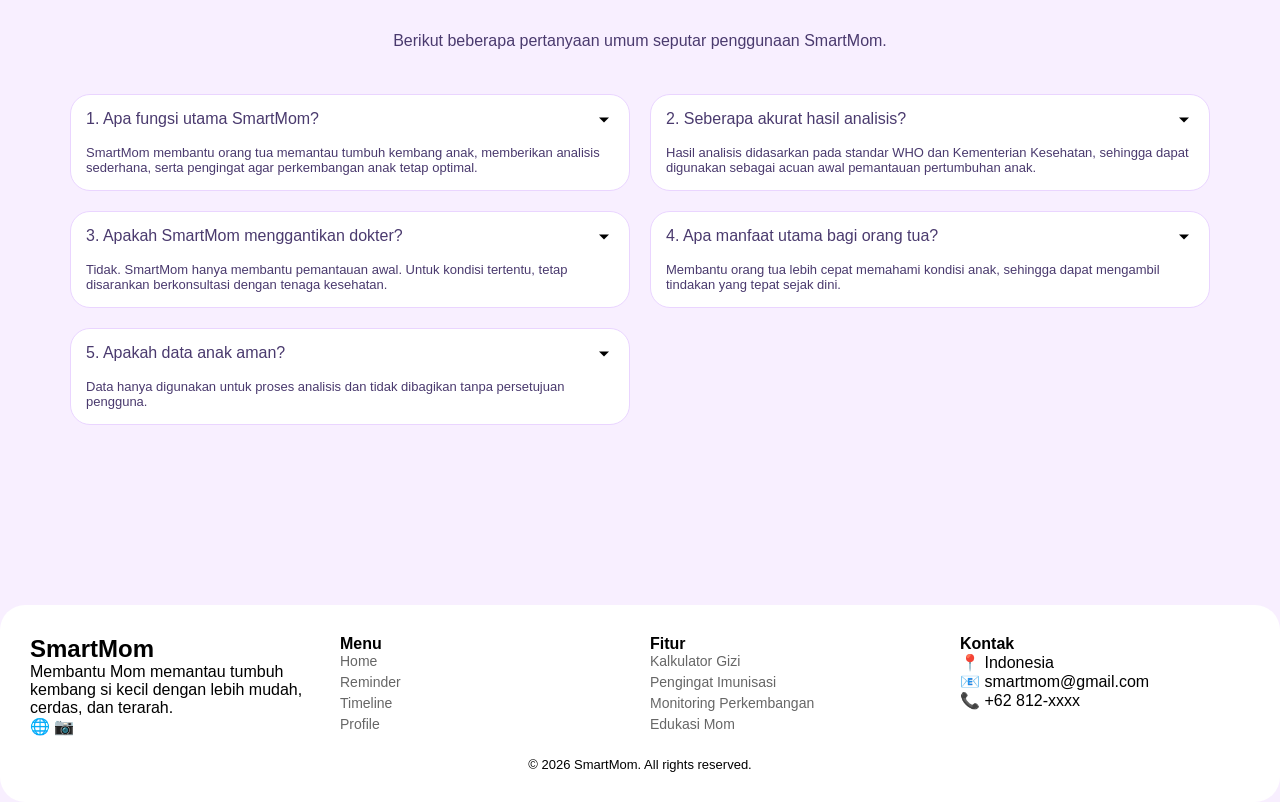
==== commit 7350e4a3: "Update index.html" ====
--- a/index.html
+++ b/index.html
@@ -20,23 +20,24 @@
 
 
 <div class="app-container">
-<nav>
+<nav class="main-nav">
     <div class="logo">
-        <img src="assets/Logo_smartmom-removebg-preview.png">
+        <img src="../assets/Logo_smartmom-removebg-preview.png">
         <span class="brand-name">SMARTMOM</span>
     </div>
 
-    <div class="nav-right" id="navMenu">
+    <div class="nav-right">
         <div class="nav-links">
-            <a href="html/about-us.html">Tentang</a>
-            <a href="html/contact-us.html">Kontak</a>
+            <a href="../index.html" class="active">Home</a>
+            <a href="about-us.html">Tentang</a>
+            <a href="contact-us.html">Kontak</a>
         </div>
 
         <div class="auth-buttons">
-            <a href="html/sign in.html">
+            <a href="sign in.html">
                 <button class="btn-login">Masuk</button>
             </a>
-            <a href="html/sign up.html">
+            <a href="sign up.html">
                 <button class="btn-signup">Daftar</button>
             </a>
         </div>
